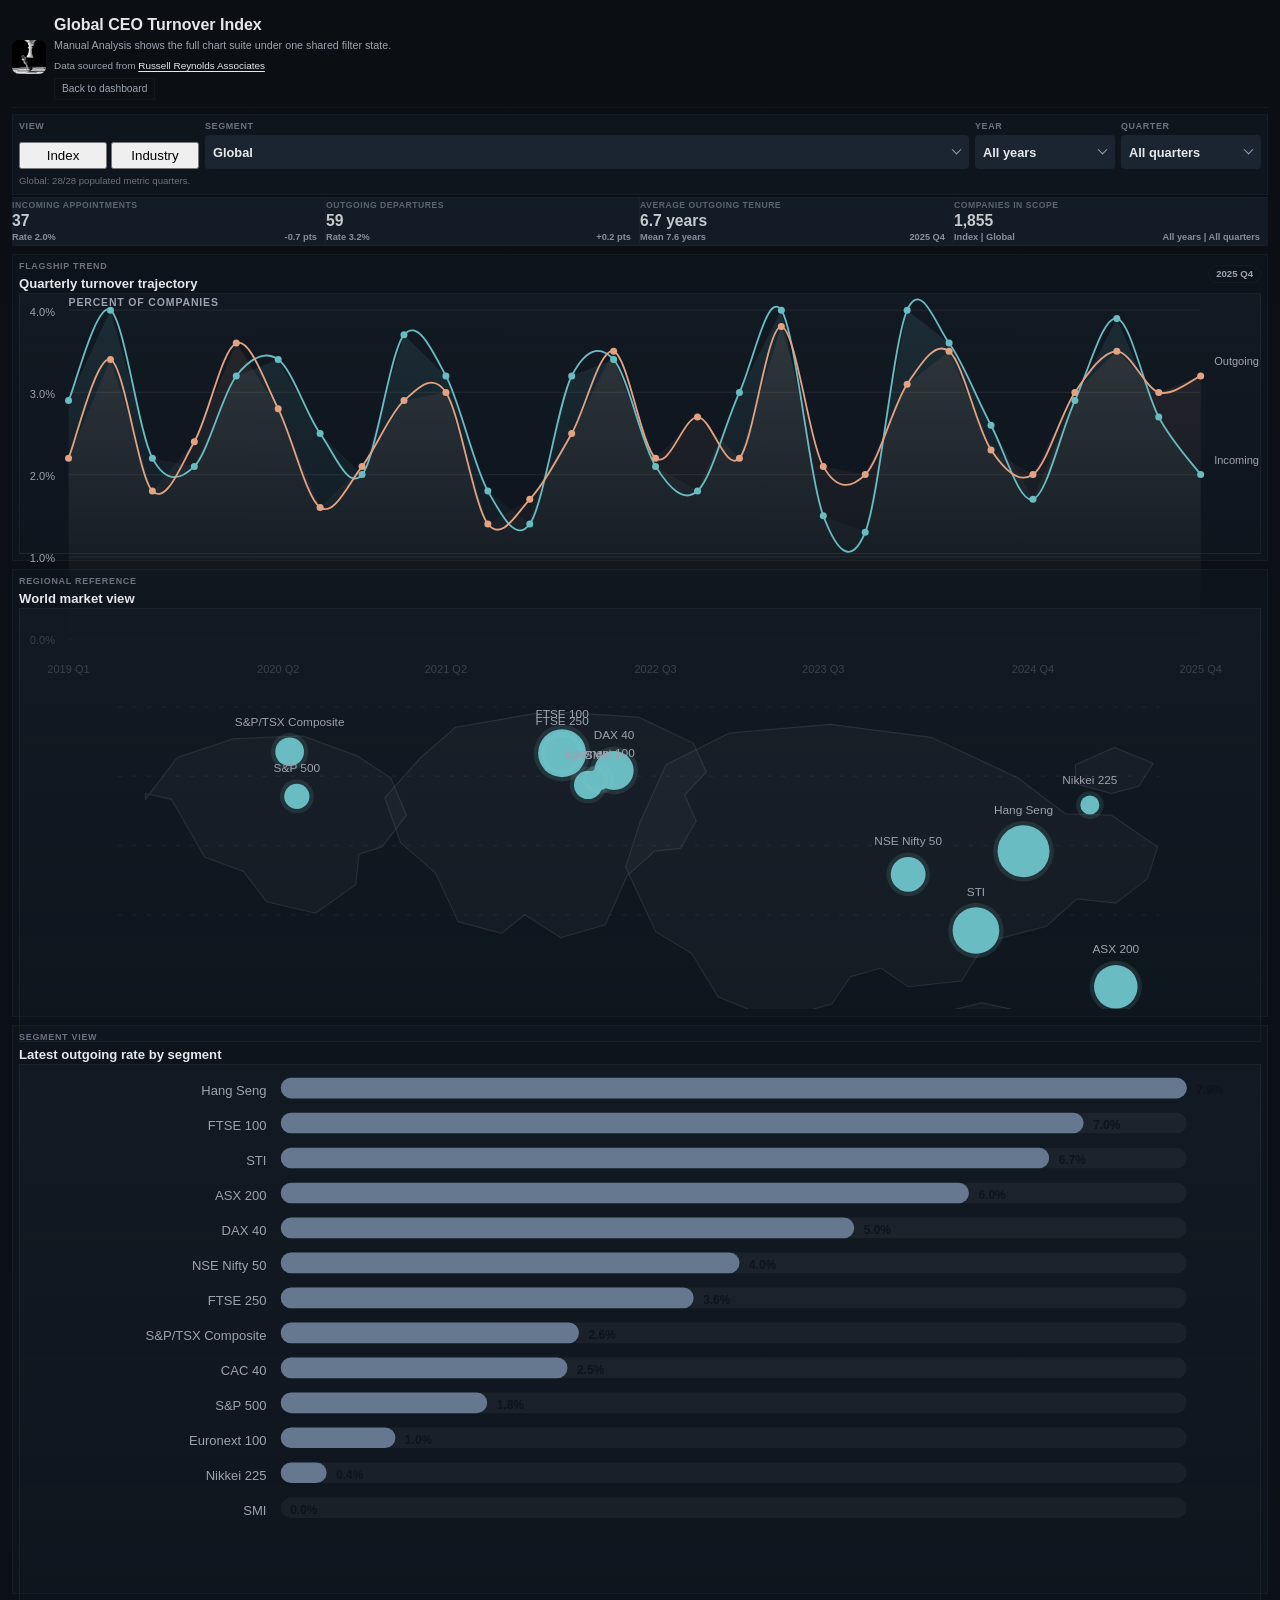
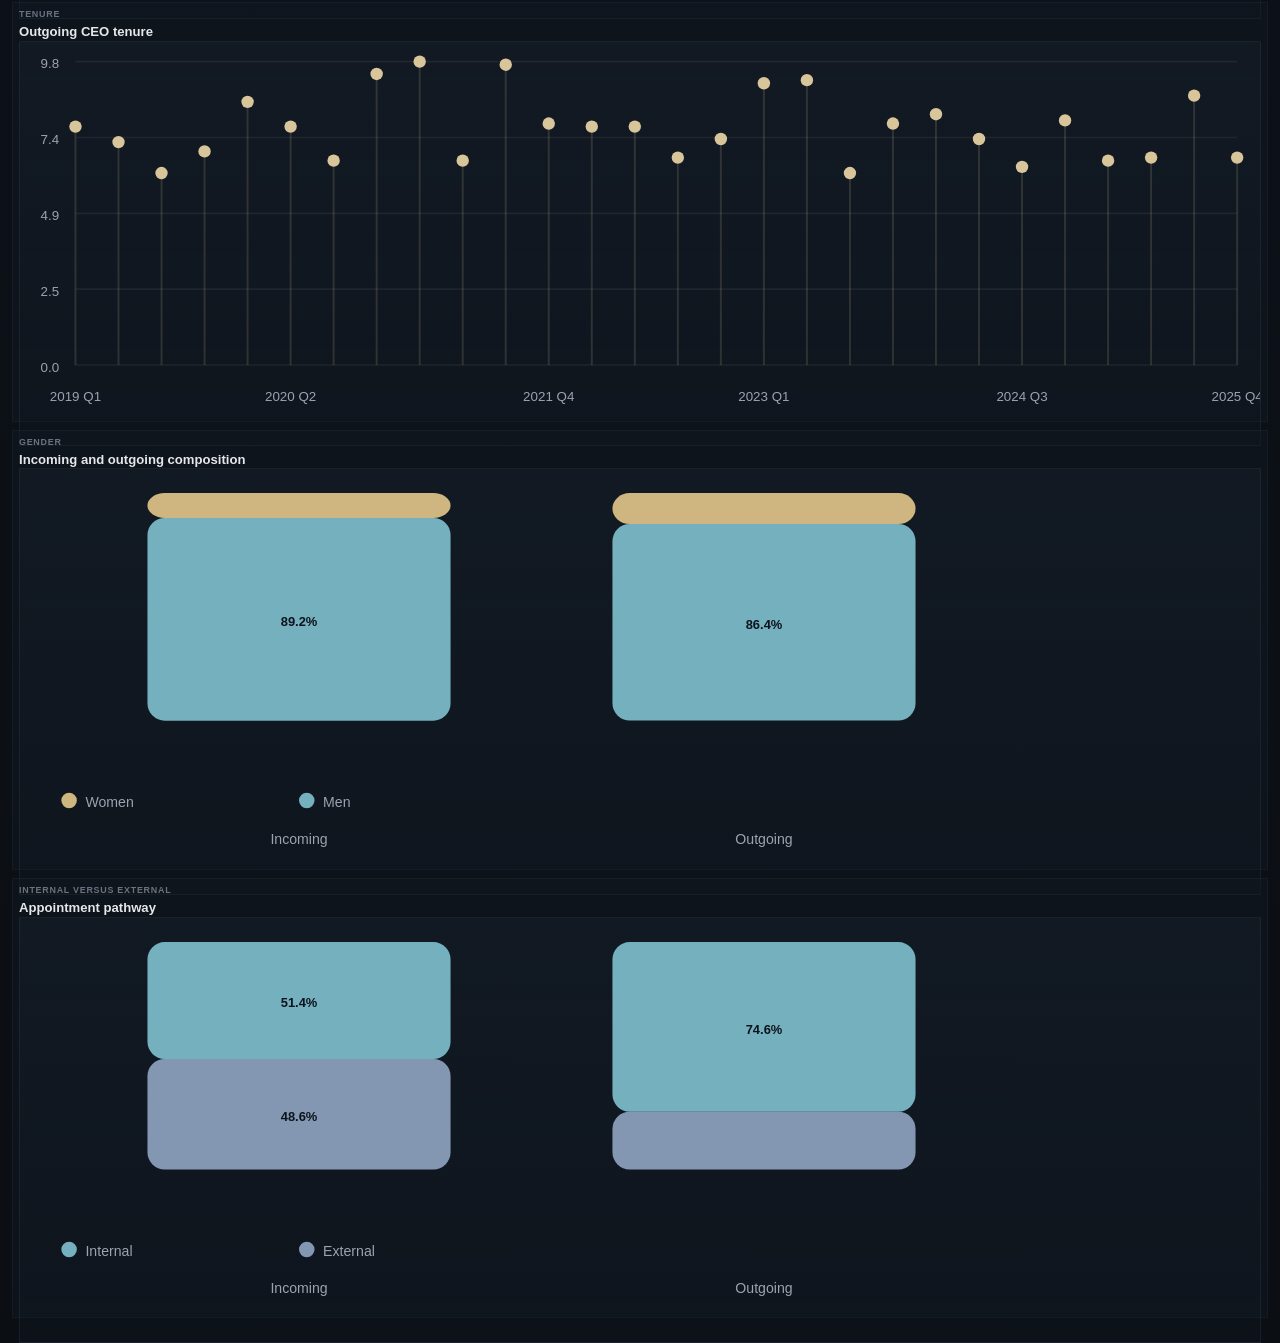
==== manual-analysis.html @ ecbd1056 "Initial project commit" ====
<!DOCTYPE html>
<html lang="en">
  <head>
    <meta charset="UTF-8" />
    <meta name="viewport" content="width=device-width, initial-scale=1.0" />
    <title>Manual Analysis | Global CEO Turnover Index</title>
    <link rel="stylesheet" href="./styles.css" />
  </head>
  <body class="app-shell manual-page">
    <div class="page">
      <section class="hero-shell hero-manual">
        <div class="hero-image"></div>

        <div class="hero-top">
          <div class="intro-panel">
            <div class="brand-cluster">
              <div class="logo-tile">
                <img src="./Design/Logo inspiration.jpg" alt="" />
              </div>
              <div class="title-block">
                <h1>Global CEO Turnover Index</h1>
                <p class="intro-copy">
                  Manual Analysis shows the full chart suite under one shared filter state.
                </p>
                <p class="source-line">
                  Data sourced from
                  <a href="https://www.russellreynolds.com/en/insights/reports-surveys/global-ceo-turnover-index" target="_blank" rel="noreferrer">Russell Reynolds Associates</a>
                </p>
                <div class="manual-links">
                  <a href="./index.html">Back to dashboard</a>
                </div>
              </div>
            </div>
          </div>
        </div>
      </section>

      <section class="control-rail">
        <div class="control-rail-inner">
          <div class="filter-panel">
            <div class="filter-grid">
              <div class="filter-field">
                <label for="scope-toggle">View</label>
                <div class="toggle-shell" id="scope-toggle">
                  <button class="active" data-scope="index">Index</button>
                  <button data-scope="industry">Industry</button>
                </div>
              </div>

              <div class="filter-field">
                <label for="segment-select">Segment</label>
                <div class="select-shell">
                  <select id="segment-select"></select>
                </div>
              </div>

              <div class="filter-field">
                <label for="year-select">Year</label>
                <div class="select-shell">
                  <select id="year-select"></select>
                </div>
              </div>

              <div class="filter-field">
                <label for="quarter-select">Quarter</label>
                <div class="select-shell">
                  <select id="quarter-select">
                    <option value="All">All quarters</option>
                    <option value="1">Q1</option>
                    <option value="2">Q2</option>
                    <option value="3">Q3</option>
                    <option value="4">Q4</option>
                  </select>
                </div>
              </div>
            </div>
            <p class="coverage-line" id="coverage-note">Loading coverage note</p>
          </div>
        </div>
      </section>

      <section class="kpi-strip" id="kpi-strip"></section>

      <main class="manual-grid">
        <section class="chart-card chart-card-wide">
          <div class="chart-shell-head">
            <div>
              <p class="panel-kicker">Flagship trend</p>
              <h2>Quarterly turnover trajectory</h2>
            </div>
            <div class="chart-meta">
              <span class="meta-pill" id="latest-quarter-pill">Loading latest quarter</span>
            </div>
          </div>
          <div class="chart-stage chart-stage-large" id="flagship-chart"></div>
        </section>

        <section class="chart-card">
          <div class="chart-shell-head">
            <div>
              <p class="panel-kicker">Regional reference</p>
              <h2>World market view</h2>
            </div>
          </div>
          <div class="chart-stage" id="regional-chart"></div>
        </section>

        <section class="chart-card">
          <div class="chart-shell-head">
            <div>
              <p class="panel-kicker">Segment view</p>
              <h2>Latest outgoing rate by segment</h2>
            </div>
          </div>
          <div class="chart-stage" id="segment-chart"></div>
        </section>

        <section class="chart-card">
          <div class="chart-shell-head">
            <div>
              <p class="panel-kicker">Tenure</p>
              <h2>Outgoing CEO tenure</h2>
            </div>
          </div>
          <div class="chart-stage" id="tenure-chart"></div>
        </section>

        <section class="chart-card">
          <div class="chart-shell-head">
            <div>
              <p class="panel-kicker">Gender</p>
              <h2>Incoming and outgoing composition</h2>
            </div>
          </div>
          <div class="chart-stage" id="gender-chart"></div>
        </section>

        <section class="chart-card">
          <div class="chart-shell-head">
            <div>
              <p class="panel-kicker">Internal versus external</p>
              <h2>Appointment pathway</h2>
            </div>
          </div>
          <div class="chart-stage" id="appointment-chart"></div>
        </section>
      </main>
    </div>

    <div class="tooltip" id="tooltip" hidden></div>
    <script type="module" src="./manual-analysis.js"></script>
  </body>
</html>
---- styles.css ----
:root {
  --bg: #0b0f14;
  --bg-2: #0c1117;
  --surface: #111827;
  --surface-2: #101922;
  --line: rgba(255, 255, 255, 0.06);
  --line-soft: rgba(255, 255, 255, 0.035);
  --text: #e5e7eb;
  --secondary: #9ca3af;
  --muted: #6b7280;
  --incoming: #69bcc2;
  --outgoing: #e3a383;
  --focus: #1a2634;
  --font-stack: Calibri, Candara, "Segoe UI", Arial, sans-serif;
}

* {
  box-sizing: border-box;
}

html,
body {
  margin: 0;
  color: var(--text);
  font-family: var(--font-stack);
  line-height: 1.34;
  background: linear-gradient(180deg, var(--bg) 0%, var(--bg-2) 48%, var(--bg) 100%);
}

.app-shell {
  padding: 0;
}

.page {
  width: min(1720px, calc(100vw - 8px));
  margin: 0 auto;
  padding: 0 6px;
}

.home-page {
  min-height: 100vh;
  overflow: hidden;
}

.yahoo-shell {
  height: 100vh;
  display: grid;
  grid-template-rows: auto auto minmax(0, 1fr);
  border-left: 1px solid var(--line-soft);
  border-right: 1px solid var(--line-soft);
}

.brand-header {
  position: relative;
  padding: 14px 14px 8px;
  display: grid;
  gap: 9px;
  border-bottom: 1px solid var(--line-soft);
  overflow: hidden;
}

.brand-header::before {
  content: "";
  position: absolute;
  inset: 0;
  background:
    linear-gradient(180deg, rgba(10, 15, 21, 0.72) 0%, rgba(10, 15, 21, 0.82) 55%, rgba(10, 15, 21, 0.9) 100%),
    url("./Design/Baner.jpg") center center / cover no-repeat;
  pointer-events: none;
}

.brand-header > * {
  position: relative;
  z-index: 1;
}

.brand-header-top {
  display: flex;
  align-items: center;
  gap: 11px;
}

.brand-logo {
  width: 52px;
  height: 52px;
  border-radius: 9px;
  overflow: hidden;
}

.brand-logo img {
  width: 100%;
  height: 100%;
  object-fit: cover;
  filter: grayscale(0.95) contrast(1.06) brightness(0.95);
}

.brand-title {
  margin: 0;
  font-size: clamp(1.65rem, 2.7vw, 2.2rem);
  line-height: 1.05;
  font-weight: 800;
  letter-spacing: 0.01em;
  font-family: Inter, "SF Pro Text", "Segoe UI", "Helvetica Neue", Calibri, sans-serif;
}

.brand-intro {
  margin: 0;
  font-size: 0.82rem;
  color: var(--secondary);
  line-height: 1.42;
  max-width: 980px;
}

.brand-source {
  margin: 0;
  font-size: 0.72rem;
  color: var(--secondary);
}

.brand-source a {
  color: var(--text);
  text-decoration: underline;
  text-underline-offset: 2px;
}

.home-middle {
  display: flex;
  flex-direction: column;
  gap: 4px;
  padding: 8px 14px 8px;
  min-height: 0;
}

.filter-strip {
  position: sticky;
  top: 0;
  z-index: 18;
  background: #141a22;
  padding: 5px 0 3px;
  box-shadow: inset 0 1px 0 rgba(255, 255, 255, 0.028);
}

.mode-strip {
  background: #141a22;
  padding: 0;
}

.toolbar-row {
  display: grid;
  grid-template-columns: repeat(4, minmax(0, 1fr));
  gap: 6px;
  align-items: center;
  padding: 0 8px;
}

.toolbar-cluster {
  display: grid;
  grid-template-rows: auto auto;
  gap: 3px;
  min-width: 0;
}

.toolbar-cluster label {
  font-size: 0.66rem;
  text-transform: uppercase;
  letter-spacing: 0.06em;
  color: var(--muted);
  font-weight: 700;
}

.toolbar-toggle {
  display: grid;
  grid-template-columns: repeat(2, minmax(0, 1fr));
  gap: 6px;
  align-items: center;
}

.toolbar-toggle button,
.view-tabs-row button,
.nav-link-button {
  appearance: none;
  border: 0;
  border-radius: 0;
  background: transparent;
  color: var(--secondary);
  font: inherit;
  font-size: 0.8rem;
  font-weight: 700;
  padding: 0 6px;
  height: 34px;
  line-height: 1;
  cursor: pointer;
  text-decoration: none;
  transition: background 150ms ease, color 150ms ease, border-color 150ms ease;
}

.toolbar-toggle button.active,
.toolbar-toggle button:hover,
.nav-link-button:hover {
  color: var(--text);
  background: rgba(255, 255, 255, 0.045);
}

.select-shell {
  position: relative;
  min-width: 0;
  width: 100%;
}

.select-shell::after {
  content: "";
  position: absolute;
  right: 9px;
  top: 48%;
  width: 6px;
  height: 6px;
  border-right: 1px solid var(--secondary);
  border-bottom: 1px solid var(--secondary);
  transform: translateY(-70%) rotate(45deg);
  pointer-events: none;
}

select {
  appearance: none;
  width: 100%;
  border: 0;
  border-radius: 4px;
  background: #1b2431;
  color: var(--text);
  font: inherit;
  font-size: 0.8rem;
  font-weight: 700;
  padding: 0 26px 0 8px;
  height: 34px;
  outline: none;
}

.home-page select {
  font-size: 0.8rem;
}

option {
  color: #111827;
}

.view-tabs-row {
  display: grid;
  grid-template-columns: repeat(7, minmax(0, 1fr));
  gap: 6px;
  align-items: center;
  padding: 0 8px 1px;
}

.view-tabs-row button,
.view-tabs-row .nav-link-button {
  background: transparent;
  border: 0;
  border-radius: 0;
  padding: 0 4px 2px;
  height: 26px;
  font-size: 0.78rem;
  color: var(--secondary);
  border-bottom: 1px solid transparent;
  text-align: center;
}

.view-tabs-row button:hover,
.view-tabs-row .nav-link-button:hover {
  background: rgba(255, 255, 255, 0.02);
  color: var(--text);
  border-bottom-color: rgba(255, 255, 255, 0.14);
}

.view-tabs-row button.active {
  color: var(--text);
  border-bottom-color: rgba(229, 231, 235, 0.62);
}

.info-strip {
  display: grid;
  gap: 0;
  min-height: 0;
  border-top: 1px solid rgba(255, 255, 255, 0.018);
  padding-top: 2px;
}

.instrument-head {
  padding: 0;
}

.small-label {
  margin: 0 0 2px;
  font-size: 0.68rem;
  color: var(--muted);
  text-transform: uppercase;
  letter-spacing: 0.08em;
  font-weight: 700;
}

.instrument-title {
  margin: 0;
  font-size: 1.26rem;
  font-weight: 700;
  line-height: 1.18;
}

.price-row {
  margin-top: 4px;
  display: inline-flex;
  align-items: baseline;
  gap: 9px;
  flex-wrap: wrap;
}

.price-value {
  font-size: 1.76rem;
  line-height: 1;
  font-weight: 700;
  letter-spacing: -0.01em;
}

.price-change {
  font-size: 0.74rem;
  color: var(--secondary);
  font-weight: 700;
  line-height: 1.35;
}

.price-change.up {
  color: var(--incoming);
}

.price-change.down {
  color: var(--outgoing);
}

.source-line {
  margin: 6px 0 0;
  font-size: 0.62rem;
  color: var(--secondary);
  line-height: 1.38;
}

.source-line a {
  color: var(--text);
  text-decoration: underline;
  text-underline-offset: 2px;
}

.meta-pill {
  display: inline-flex;
  align-items: center;
  padding: 2px 7px;
  border-radius: 999px;
  border: 1px solid var(--line-soft);
  color: var(--secondary);
  font-size: 0.6rem;
  font-weight: 700;
  line-height: 1.2;
}

.kpi-strip {
  display: grid;
  grid-template-columns: repeat(4, minmax(0, 1fr));
  border-top: 1px solid var(--line-soft);
  border-bottom: 1px solid var(--line-soft);
  margin-top: 2px;
  background: #151e29;
  border-top-color: rgba(255, 255, 255, 0.032);
  border-bottom-color: rgba(255, 255, 255, 0.032);
  opacity: 0.86;
}

.kpi-item {
  padding: 2px 8px 2px 0;
  border-right: 1px solid var(--line-soft);
}

.kpi-item:last-child {
  border-right: 0;
}

.kpi-label {
  font-size: 0.54rem;
  color: var(--muted);
  text-transform: uppercase;
  letter-spacing: 0.06em;
  font-weight: 700;
  margin-bottom: 2px;
}

.kpi-value {
  margin: 0 0 2px;
  font-size: 0.98rem;
  line-height: 1;
  font-weight: 700;
}

.kpi-foot {
  display: flex;
  justify-content: space-between;
  gap: 6px;
  color: var(--secondary);
  font-size: 0.58rem;
  font-weight: 700;
  line-height: 1.35;
}

.coverage-line {
  margin: 0;
  font-size: 0.6rem;
  color: var(--muted);
  line-height: 1.4;
}

.selector-row {
  margin-top: 6px;
  display: flex;
  align-items: center;
  gap: 6px;
  overflow-x: auto;
  white-space: nowrap;
  scrollbar-width: none;
  border-bottom: 1px solid var(--line-soft);
  padding: 0 0 2px;
}

.selector-row::-webkit-scrollbar {
  display: none;
}

.selector-item {
  appearance: none;
  border: 0;
  background: transparent;
  color: var(--secondary);
  font: inherit;
  font-size: 0.74rem;
  font-weight: 700;
  line-height: 1;
  padding: 0;
  border-bottom: 1px solid transparent;
  cursor: pointer;
}

.selector-item:hover {
  color: var(--text);
}

.selector-item.active {
  color: var(--text);
  border-bottom-color: rgba(229, 231, 235, 0.62);
}

.viz-row {
  display: grid;
  grid-template-columns: minmax(0, 3.2fr) minmax(250px, 1fr);
  gap: 12px;
  align-items: start;
  min-height: 0;
  margin-top: 2px;
}

.support-strip {
  display: grid;
  gap: 2px;
  margin-top: 2px;
}

.chart-stage {
  border: 1px solid rgba(255, 255, 255, 0.05);
  background: linear-gradient(180deg, rgba(21, 30, 42, 0.54) 0%, rgba(16, 24, 35, 0.32) 100%);
  min-height: 220px;
  height: 100%;
  padding-top: 0;
}

.chart-stage-large {
  min-height: 0;
  height: min(29vh, 276px);
  margin-top: 0;
}

.chart-svg {
  width: 100%;
  height: auto;
  display: block;
}

.terminal-right {
  min-height: 0;
  border-left: 1px solid var(--line-soft);
  padding-left: 9px;
  display: grid;
  grid-template-rows: auto auto minmax(0, 1fr);
  gap: 6px;
  align-content: stretch;
  padding-top: 0;
  background: linear-gradient(180deg, rgba(22, 31, 43, 0.2) 0%, rgba(12, 17, 23, 0.12) 100%);
  align-self: start;
}

.rail-search {
  display: grid;
  gap: 3px;
}

.rail-search-label {
  font-size: 0.56rem;
  color: var(--muted);
  text-transform: uppercase;
  letter-spacing: 0.08em;
  font-weight: 700;
}

.rail-search-box {
  border: 1px solid rgba(255, 255, 255, 0.05);
  background: rgba(24, 34, 48, 0.55);
  padding: 5px 8px;
  color: var(--secondary);
  font-size: 0.67rem;
}

.rail-panel {
  border-top: 1px solid var(--line-soft);
  padding-top: 5px;
}

.rail-head {
  margin: 0 0 4px;
  font-size: 0.68rem;
  color: var(--muted);
  font-weight: 700;
  letter-spacing: 0.08em;
  text-transform: uppercase;
}

.trending-list {
  display: grid;
}

.trend-item {
  display: grid;
  grid-template-columns: 1fr auto;
  align-items: center;
  padding: 3px 0;
  border-bottom: 1px solid var(--line-soft);
}

.trend-item:last-child {
  border-bottom: 0;
}

.trend-name {
  font-size: 0.72rem;
  color: var(--text);
}

.trend-rate {
  font-size: 0.72rem;
  color: var(--secondary);
  font-weight: 700;
}

.trend-empty {
  margin: 2px 0 0;
  color: var(--secondary);
  font-size: 0.64rem;
}

.analysis-subhed {
  margin: 0 0 4px;
  font-size: 0.67rem;
  color: var(--muted);
  font-style: italic;
}

.analysis-body {
  margin: 0;
  font-size: 0.71rem;
  color: var(--secondary);
  line-height: 1.36;
  white-space: pre-wrap;
  max-height: 100%;
  overflow: auto;
}

.analysis-body p {
  margin: 0 0 4px;
}

.analysis-loading {
  color: var(--text);
  font-style: italic;
}

.tooltip {
  position: fixed;
  top: 0;
  left: 0;
  transform: translate(14px, 14px);
  max-width: 230px;
  padding: 7px 9px;
  border-radius: 6px;
  border: 1px solid var(--line);
  background: rgba(9, 14, 21, 0.98);
  color: var(--text);
  pointer-events: none;
  z-index: 80;
}

.tooltip strong {
  display: block;
  margin-bottom: 3px;
  font-size: 0.67rem;
}

.tooltip span {
  font-size: 0.63rem;
  color: var(--secondary);
  line-height: 1.25;
}

.axis-text,
.tick-text,
.value-text,
.legend-text,
.annotation-text {
  fill: var(--secondary);
  font-family: var(--font-stack);
}

.axis-text {
  font-size: 7.8px;
  text-transform: uppercase;
  letter-spacing: 0.08em;
  font-weight: 700;
}

.tick-text,
.legend-text,
.annotation-text {
  font-size: 8.2px;
}

.value-text {
  font-size: 7.5px;
  font-weight: 700;
  fill: #0d141d;
}

.grid-line {
  stroke: rgba(255, 255, 255, 0.06);
}

.chart-line {
  fill: none;
  stroke-width: 1.34;
  stroke-linecap: round;
  stroke-linejoin: round;
}

.map-continents path {
  fill: rgba(255, 255, 255, 0.028);
  stroke: rgba(255, 255, 255, 0.09);
  stroke-width: 0.8;
}

.map-grid line {
  stroke: rgba(255, 255, 255, 0.04);
  stroke-dasharray: 3 7;
}

.empty-panel {
  min-height: 150px;
  display: grid;
  place-items: center;
  color: var(--secondary);
  font-size: 0.69rem;
}

.manual-page {
  min-height: 100vh;
  overflow: auto;
}

.manual-page .page {
  padding: 8px 8px 14px;
}

.hero-shell {
  border-bottom: 1px solid var(--line-soft);
  padding: 6px 0 7px;
}

.hero-top {
  min-height: auto;
}

.brand-cluster {
  display: flex;
  gap: 8px;
  align-items: center;
}

.logo-tile {
  width: 34px;
  height: 34px;
  border-radius: 7px;
  overflow: hidden;
}

.logo-tile img {
  width: 100%;
  height: 100%;
  object-fit: cover;
  filter: grayscale(1) contrast(1.05) brightness(0.94);
}

.title-block h1 {
  margin: 0;
  font-size: 1rem;
}

.intro-copy {
  margin: 3px 0 0;
  font-size: 0.67rem;
  color: var(--secondary);
}

.manual-links {
  margin-top: 4px;
}

.manual-links a {
  display: inline-flex;
  text-decoration: none;
  border: 1px solid var(--line-soft);
  padding: 3px 7px;
  color: var(--secondary);
  font-size: 0.64rem;
}

.control-rail {
  margin-top: 6px;
}

.control-rail-inner {
  padding: 6px;
  border: 1px solid var(--line-soft);
  background: rgba(16, 25, 34, 0.68);
}

.filter-panel {
  display: grid;
  gap: 5px;
}

.filter-grid {
  display: grid;
  grid-template-columns: 180px 1fr 140px 140px;
  gap: 6px;
}

.filter-field {
  display: grid;
  gap: 2px;
}

.filter-field label {
  color: var(--muted);
  font-size: 0.56rem;
  letter-spacing: 0.07em;
  text-transform: uppercase;
  font-weight: 700;
}

.toggle-shell {
  display: grid;
  grid-template-columns: repeat(2, minmax(0, 1fr));
  gap: 4px;
}

.manual-grid {
  margin-top: 8px;
  display: grid;
  grid-template-columns: repeat(2, minmax(0, 1fr));
  gap: 8px;
}

.chart-card {
  border: 1px solid var(--line-soft);
  background: rgba(16, 25, 34, 0.45);
  padding: 6px;
}

.chart-card-wide {
  grid-column: 1 / -1;
}

.chart-shell-head {
  display: flex;
  justify-content: space-between;
  align-items: flex-start;
  gap: 8px;
}

.panel-kicker {
  margin: 0 0 2px;
  font-size: 0.56rem;
  color: var(--muted);
  text-transform: uppercase;
  letter-spacing: 0.08em;
  font-weight: 700;
}

.chart-shell-head h2 {
  margin: 0;
  font-size: 0.82rem;
}

@media (max-width: 1280px) {
  .home-page {
    overflow: auto;
  }

  .yahoo-shell {
    height: auto;
    min-height: 100vh;
    grid-template-rows: auto auto auto;
  }

  .toolbar-row {
    grid-template-columns: repeat(2, minmax(0, 1fr));
    row-gap: 6px;
  }

  .view-tabs-row {
    grid-template-columns: repeat(4, minmax(0, 1fr));
  }

  .viz-row {
    grid-template-columns: 1fr;
  }

  .terminal-right {
    border-left: 0;
    padding-left: 0;
    border-top: 1px solid var(--line-soft);
    padding-top: 6px;
  }

  .manual-grid {
    grid-template-columns: 1fr;
  }
}
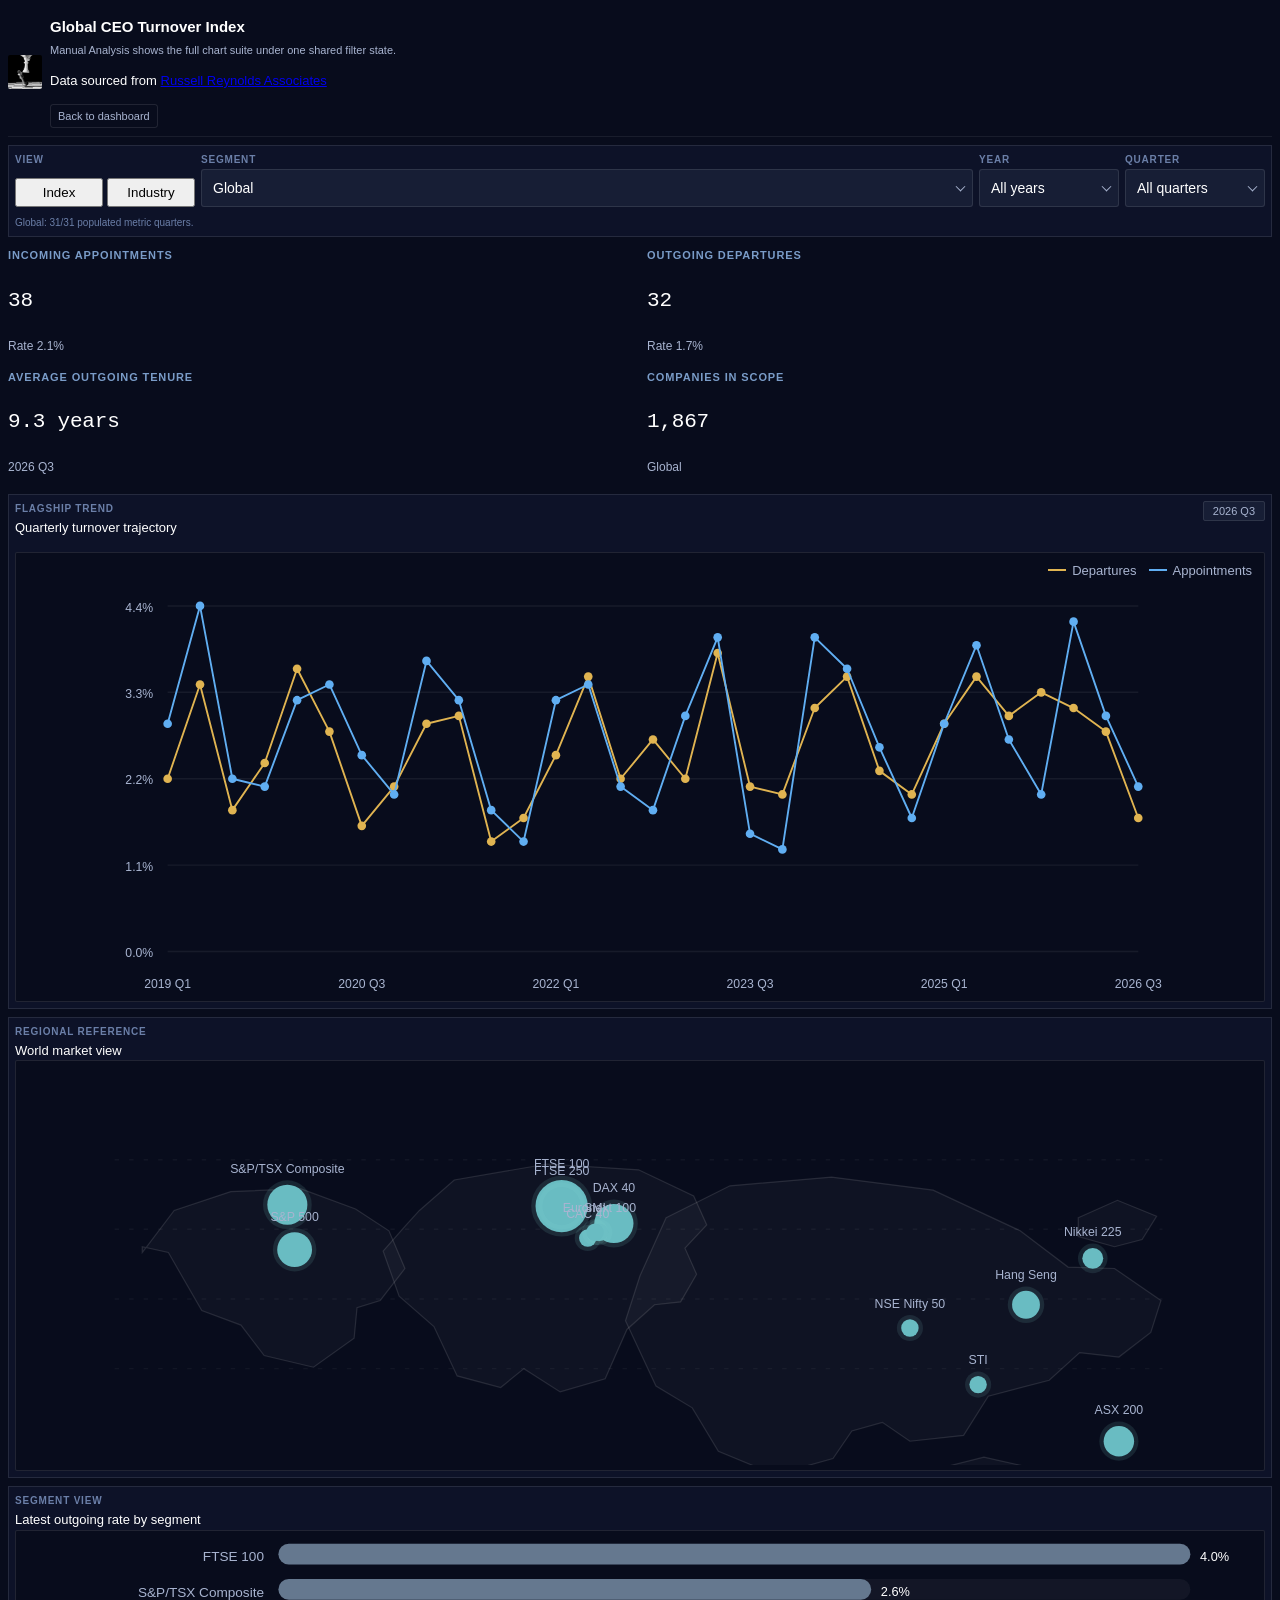
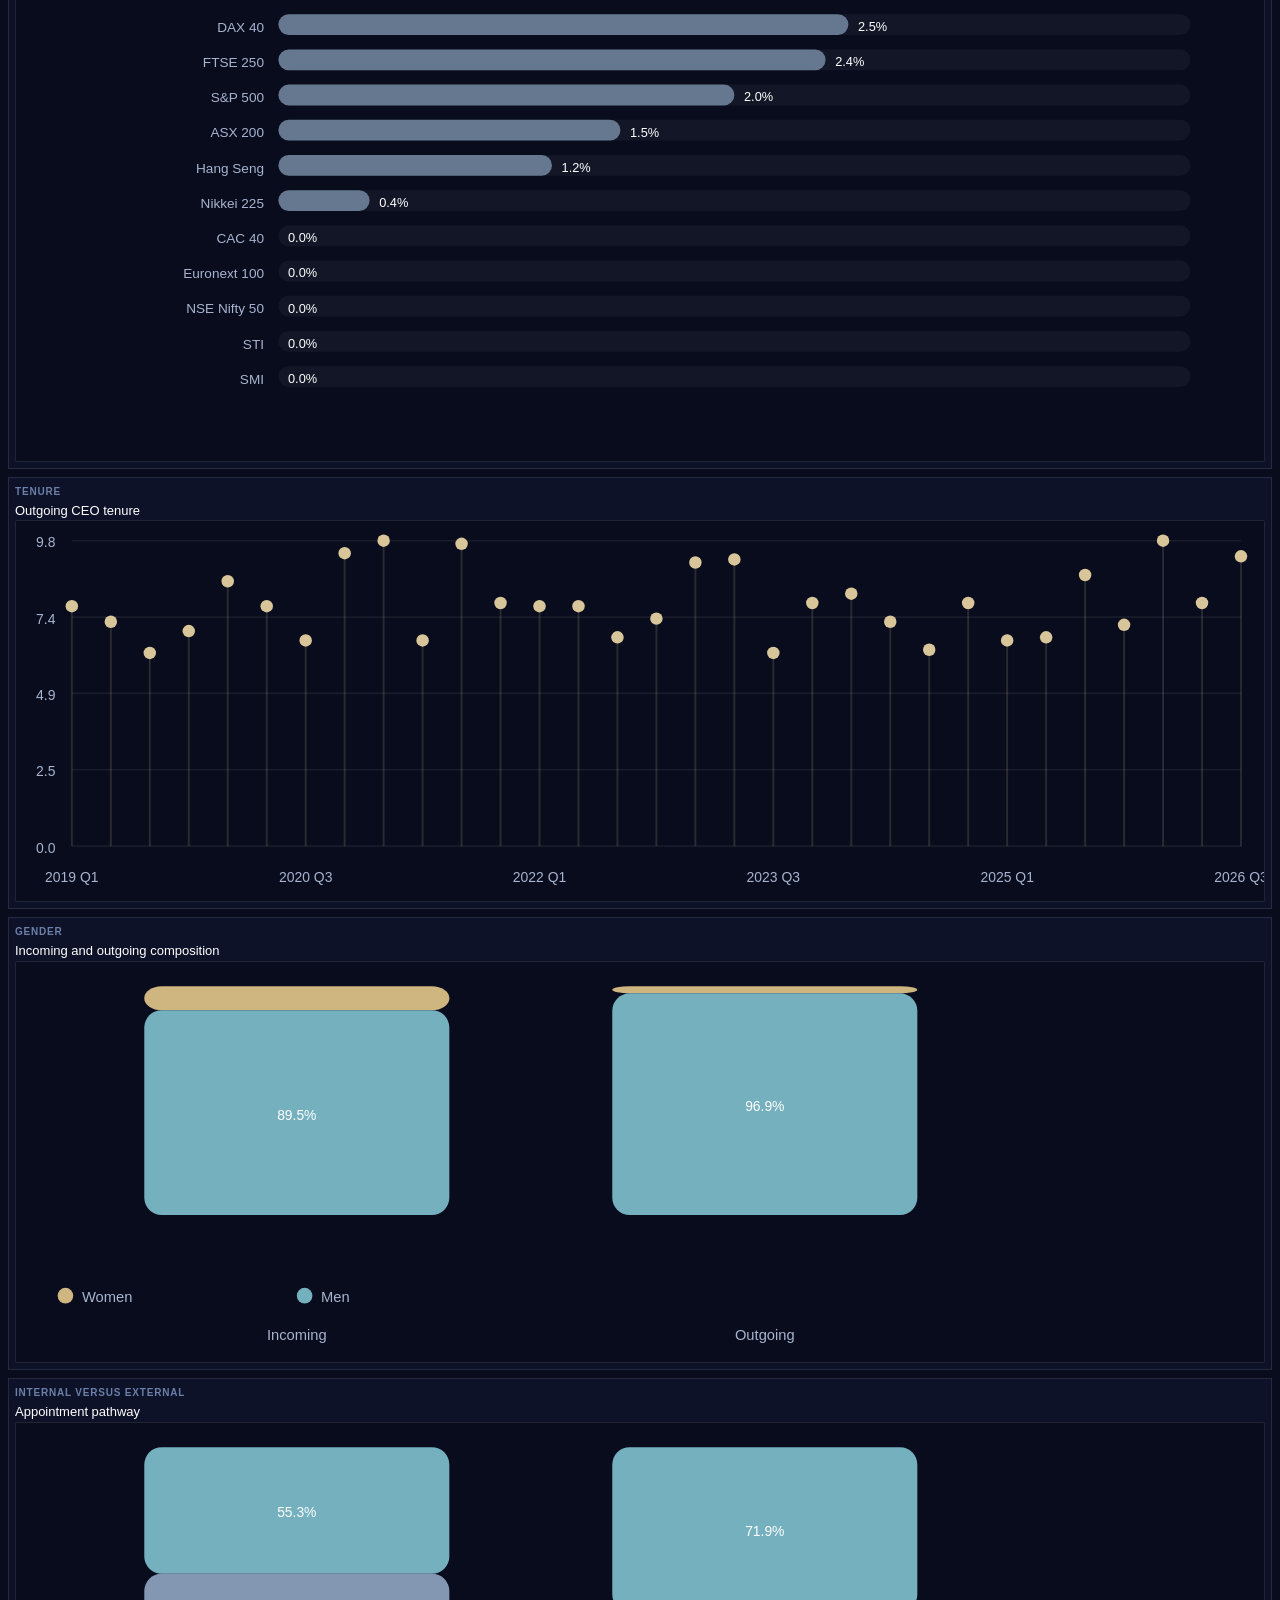
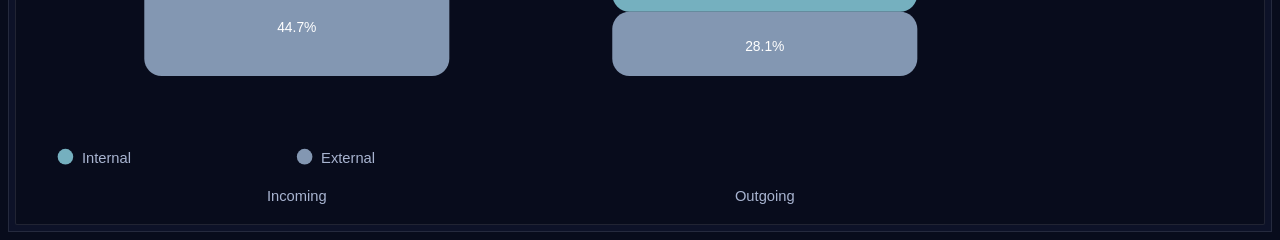
==== commit 7b915c8f: "Clarify turnover comparisons and put quarterly data first" ====
--- a/manual-analysis.html
+++ b/manual-analysis.html
@@ -4,7 +4,7 @@
     <meta charset="UTF-8" />
     <meta name="viewport" content="width=device-width, initial-scale=1.0" />
     <title>Manual Analysis | Global CEO Turnover Index</title>
-    <link rel="stylesheet" href="./styles.css" />
+    <link rel="stylesheet" href="./styles.css?v=turnover-dashboard-2026-11" />
   </head>
   <body class="app-shell manual-page">
     <div class="page">
@@ -148,6 +148,6 @@
     </div>
 
     <div class="tooltip" id="tooltip" hidden></div>
-    <script type="module" src="./manual-analysis.js"></script>
+    <script type="module" src="./manual-analysis.js?v=turnover-dashboard-2026-11"></script>
   </body>
 </html>
--- a/styles.css
+++ b/styles.css
@@ -1,17 +1,33 @@
 :root {
-  --bg: #0b0f14;
-  --bg-2: #0c1117;
-  --surface: #111827;
-  --surface-2: #101922;
-  --line: rgba(255, 255, 255, 0.06);
-  --line-soft: rgba(255, 255, 255, 0.035);
-  --text: #e5e7eb;
-  --secondary: #9ca3af;
-  --muted: #6b7280;
-  --incoming: #69bcc2;
-  --outgoing: #e3a383;
-  --focus: #1a2634;
-  --font-stack: Calibri, Candara, "Segoe UI", Arial, sans-serif;
+  /* Surfaces — deep navy, not brown or charcoal */
+  --bg:               #080c1c;
+  --surface:          #0d1228;
+  --surface-2:        #111830;
+  --surface-offset:   #171e35;
+  --surface-dynamic:  #1e2840;
+  --divider:          oklch(1 0 0 / 0.07);
+  --border:           oklch(1 0 0 / 0.10);
+  --border-strong:    oklch(1 0 0 / 0.20);
+
+  /* Text — cool white on navy */
+  --text:             #ffffff;
+  --text-muted:       #a8b4d0;
+  --text-faint:       #6b7fa8;
+
+  /* Accent — warm amber/gold, creates contrast against cold navy */
+  --accent:           #d4a843;
+  --accent-hover:     #e8bc5a;
+  --accent-dim:       oklch(from #d4a843 l c h / 0.15);
+
+  /* Positive / Negative */
+  --positive:         #3dba7a;
+  --negative:         #e05c5c;
+
+  /* Chart colours (canvas only) */
+  --chart-1:          #4a9eda;   /* sky blue — primary line */
+  --chart-2:          #d4a843;   /* amber — secondary line */
+  --chart-3:          #7ecfb0;   /* seafoam */
+  --chart-4:          #8899bb;   /* muted blue-grey */
 }
 
 * {
@@ -21,577 +37,338 @@
 html,
 body {
   margin: 0;
+  padding: 0;
+}
+
+body {
+  font-family: "IBM Plex Sans", "Helvetica Neue", sans-serif;
+  font-size: 13px;
+  line-height: 1.5;
+  background: var(--bg);
   color: var(--text);
-  font-family: var(--font-stack);
-  line-height: 1.34;
-  background: linear-gradient(180deg, var(--bg) 0%, var(--bg-2) 48%, var(--bg) 100%);
+  -webkit-font-smoothing: antialiased;
+  -moz-osx-font-smoothing: grayscale;
+}
+
+/* All numbers everywhere — tabular, no ligatures */
+body {
+  font-variant-numeric: tabular-nums;
+  font-feature-settings: "tnum" 1;
 }
 
 .app-shell {
-  padding: 0;
+  min-height: 100vh;
+  overflow-y: auto;
+  overflow-x: hidden;
 }
 
 .page {
-  width: min(1720px, calc(100vw - 8px));
-  margin: 0 auto;
-  padding: 0 6px;
+  width: 100%;
+  margin: 0;
 }
 
 .home-page {
   min-height: 100vh;
-  overflow: hidden;
-}
-
-.yahoo-shell {
-  height: 100vh;
-  display: grid;
-  grid-template-rows: auto auto minmax(0, 1fr);
-  border-left: 1px solid var(--line-soft);
-  border-right: 1px solid var(--line-soft);
-}
-
-.brand-header {
-  position: relative;
-  padding: 14px 14px 8px;
-  display: grid;
-  gap: 9px;
-  border-bottom: 1px solid var(--line-soft);
-  overflow: hidden;
-}
-
-.brand-header::before {
-  content: "";
-  position: absolute;
-  inset: 0;
-  background:
-    linear-gradient(180deg, rgba(10, 15, 21, 0.72) 0%, rgba(10, 15, 21, 0.82) 55%, rgba(10, 15, 21, 0.9) 100%),
-    url("./Design/Baner.jpg") center center / cover no-repeat;
-  pointer-events: none;
-}
-
-.brand-header > * {
-  position: relative;
-  z-index: 1;
-}
-
-.brand-header-top {
-  display: flex;
-  align-items: center;
-  gap: 11px;
-}
-
-.brand-logo {
-  width: 52px;
-  height: 52px;
-  border-radius: 9px;
-  overflow: hidden;
-}
-
-.brand-logo img {
-  width: 100%;
-  height: 100%;
-  object-fit: cover;
-  filter: grayscale(0.95) contrast(1.06) brightness(0.95);
-}
-
-.brand-title {
-  margin: 0;
-  font-size: clamp(1.65rem, 2.7vw, 2.2rem);
-  line-height: 1.05;
-  font-weight: 800;
-  letter-spacing: 0.01em;
-  font-family: Inter, "SF Pro Text", "Segoe UI", "Helvetica Neue", Calibri, sans-serif;
-}
-
-.brand-intro {
-  margin: 0;
-  font-size: 0.82rem;
-  color: var(--secondary);
-  line-height: 1.42;
-  max-width: 980px;
-}
-
-.brand-source {
-  margin: 0;
-  font-size: 0.72rem;
-  color: var(--secondary);
-}
-
-.brand-source a {
-  color: var(--text);
-  text-decoration: underline;
-  text-underline-offset: 2px;
-}
-
-.home-middle {
+  overflow-y: auto;
+  overflow-x: hidden;
+}
+
+.yahoo-shell,
+[class*="yahoo-shell"],
+[class*="page-shell"] {
+  min-height: 100vh;
   display: flex;
   flex-direction: column;
-  gap: 4px;
-  padding: 8px 14px 8px;
-  min-height: 0;
-}
-
+  overflow-y: auto;
+  overflow-x: hidden;
+}
+
+/* Filter strip — zero-gap toolbar */
 .filter-strip {
   position: sticky;
   top: 0;
-  z-index: 18;
-  background: #141a22;
-  padding: 5px 0 3px;
-  box-shadow: inset 0 1px 0 rgba(255, 255, 255, 0.028);
-}
-
-.mode-strip {
-  background: #141a22;
-  padding: 0;
+  z-index: 14;
+  padding: 10px 14px;
+  border-bottom: 1px solid var(--divider);
+  background: var(--bg);
 }
 
 .toolbar-row {
   display: grid;
-  grid-template-columns: repeat(4, minmax(0, 1fr));
-  gap: 6px;
-  align-items: center;
-  padding: 0 8px;
+  grid-template-columns: minmax(180px, 1fr) minmax(280px, 1.5fr) minmax(180px, 1fr) minmax(180px, 1fr);
+  gap: 16px;
+  align-items: end;
 }
 
 .toolbar-cluster {
   display: grid;
-  grid-template-rows: auto auto;
   gap: 3px;
   min-width: 0;
 }
 
 .toolbar-cluster label {
-  font-size: 0.66rem;
+  font-size: 12px;
+  font-weight: 600;
+  letter-spacing: 0.08em;
   text-transform: uppercase;
-  letter-spacing: 0.06em;
-  color: var(--muted);
-  font-weight: 700;
+  color: var(--text-faint);
+  margin-bottom: 5px;
 }
 
 .toolbar-toggle {
-  display: grid;
-  grid-template-columns: repeat(2, minmax(0, 1fr));
+  display: flex;
+  align-items: center;
   gap: 6px;
-  align-items: center;
-}
-
-.toolbar-toggle button,
-.view-tabs-row button,
-.nav-link-button {
-  appearance: none;
-  border: 0;
-  border-radius: 0;
-  background: transparent;
-  color: var(--secondary);
-  font: inherit;
-  font-size: 0.8rem;
-  font-weight: 700;
-  padding: 0 6px;
-  height: 34px;
-  line-height: 1;
+}
+
+/* Scope toggle (Index / Industry) — flat underline tabs, not big blocks */
+.scope-toggle,
+.scope-btn,
+[class*="scope-toggle"],
+.toolbar-toggle button {
+  font-size: 14px;
+  font-weight: 400;
+  padding: 9px 14px;
+  color: var(--text-muted);
+  background: none;
+  border: none;
+  border-bottom: 2px solid transparent;
   cursor: pointer;
-  text-decoration: none;
-  transition: background 150ms ease, color 150ms ease, border-color 150ms ease;
-}
-
-.toolbar-toggle button.active,
-.toolbar-toggle button:hover,
-.nav-link-button:hover {
-  color: var(--text);
-  background: rgba(255, 255, 255, 0.045);
+}
+
+.scope-btn.active,
+[class*="scope-btn"].active,
+.scope-toggle .active,
+.toolbar-toggle button.active {
+  color: var(--accent);
+  border-bottom-color: var(--accent);
+  font-weight: 500;
 }
 
 .select-shell {
   position: relative;
   min-width: 0;
-  width: 100%;
 }
 
 .select-shell::after {
   content: "";
   position: absolute;
   right: 9px;
-  top: 48%;
+  top: 49%;
   width: 6px;
   height: 6px;
-  border-right: 1px solid var(--secondary);
-  border-bottom: 1px solid var(--secondary);
+  border-right: 1px solid var(--text-muted);
+  border-bottom: 1px solid var(--text-muted);
   transform: translateY(-70%) rotate(45deg);
   pointer-events: none;
 }
 
-select {
+/* Dropdowns — minimal, borderless */
+select,
+.filter-select,
+[class*="filter-select"] {
+  width: 100%;
+  font-family: "IBM Plex Sans", sans-serif;
+  font-size: 14px;
+  color: var(--text);
+  background: var(--surface-offset);
+  border: 1px solid var(--border);
+  border-radius: 3px;
+  padding: 7px 11px;
+  padding-right: 22px;
+  height: 38px;
   appearance: none;
+  -webkit-appearance: none;
+  cursor: pointer;
+}
+
+select:focus {
+  outline: 1px solid var(--accent);
+  border-color: var(--accent);
+}
+
+/* View tabs row */
+.mode-strip,
+.view-tabs-row,
+[class*="tabs-row"] {
+  display: flex;
+  border-bottom: 1px solid var(--divider);
+  background: var(--bg);
+  padding: 0;
+  border-top: none;
+}
+
+.view-tabs-row {
   width: 100%;
-  border: 0;
-  border-radius: 4px;
-  background: #1b2431;
-  color: var(--text);
-  font: inherit;
-  font-size: 0.8rem;
-  font-weight: 700;
-  padding: 0 26px 0 8px;
-  height: 34px;
-  outline: none;
-}
-
-.home-page select {
-  font-size: 0.8rem;
-}
-
-option {
-  color: #111827;
-}
-
-.view-tabs-row {
-  display: grid;
-  grid-template-columns: repeat(7, minmax(0, 1fr));
-  gap: 6px;
-  align-items: center;
-  padding: 0 8px 1px;
-}
-
+}
+
+/* Tab buttons — flat, no background */
+.tab-btn,
+.mode-btn,
+[class*="tab-btn"],
+[class*="tab-button"],
 .view-tabs-row button,
 .view-tabs-row .nav-link-button {
-  background: transparent;
-  border: 0;
+  flex: 1;
+  text-align: center;
+  font-size: 14px;
+  font-weight: 400;
+  color: var(--text-muted);
+  padding: 12px 0;
   border-radius: 0;
-  padding: 0 4px 2px;
-  height: 26px;
-  font-size: 0.78rem;
-  color: var(--secondary);
-  border-bottom: 1px solid transparent;
-  text-align: center;
-}
-
+  background: none;
+  border: none;
+  border-bottom: 2px solid transparent;
+  cursor: pointer;
+  white-space: nowrap;
+  transition: color 140ms ease, border-color 140ms ease;
+  text-decoration: none;
+}
+
+.tab-btn:hover,
+.mode-btn:hover,
 .view-tabs-row button:hover,
 .view-tabs-row .nav-link-button:hover {
-  background: rgba(255, 255, 255, 0.02);
   color: var(--text);
-  border-bottom-color: rgba(255, 255, 255, 0.14);
-}
-
-.view-tabs-row button.active {
-  color: var(--text);
-  border-bottom-color: rgba(229, 231, 235, 0.62);
-}
-
+}
+
+.tab-btn.active,
+.mode-btn.active,
+.tab-btn[aria-selected="true"],
+.view-tabs-row button.active,
+[class*="tab-btn"].active,
+[class*="tab-button"].active {
+  color: var(--accent);
+  border-bottom-color: var(--accent);
+  font-weight: 500;
+}
+
+/* Info strip — caption row above chart, not a section */
 .info-strip {
-  display: grid;
-  gap: 0;
+  padding: 14px 14px 10px 14px;
+  background: var(--bg);
+  position: relative;
+  z-index: 3;
+}
+
+/* Kicker label — category label above chart title */
+.small-label,
+.chart-kicker,
+[class*="small-label"],
+[class*="kicker"] {
+  margin: 0 0 2px;
+  font-size: 11px;
+  font-weight: 500;
+  letter-spacing: 0.09em;
+  text-transform: uppercase;
+  color: var(--accent);
+}
+
+/* Chart title — caption weight, not hero weight */
+.instrument-title,
+.chart-title,
+[class*="instrument-title"],
+[class*="chart-title"] {
+  margin: 0;
+  font-size: 15px;
+  font-weight: 500;
+  color: var(--text-muted);
+}
+
+/* Context pills — quarter/date context */
+.context-pill,
+[class*="context-pill"],
+[class*="latest-pill"],
+.meta-pill {
+  font-size: 11px;
+  padding: 3px 9px;
+  border-radius: 2px;
+  background: var(--surface-offset);
+  color: var(--text-muted);
+  border: 1px solid var(--border);
+  justify-self: end;
+}
+
+/* Main chart stage — keep border, remove any background gradient if one exists */
+.chart-stage,
+.chart-stage-large {
+  border: 1px solid var(--border);
+  background: var(--bg);
+  border-radius: 2px;
   min-height: 0;
-  border-top: 1px solid rgba(255, 255, 255, 0.018);
-  padding-top: 2px;
-}
-
-.instrument-head {
-  padding: 0;
-}
-
-.small-label {
-  margin: 0 0 2px;
-  font-size: 0.68rem;
-  color: var(--muted);
-  text-transform: uppercase;
-  letter-spacing: 0.08em;
-  font-weight: 700;
-}
-
-.instrument-title {
-  margin: 0;
-  font-size: 1.26rem;
-  font-weight: 700;
-  line-height: 1.18;
-}
-
-.price-row {
-  margin-top: 4px;
-  display: inline-flex;
-  align-items: baseline;
-  gap: 9px;
-  flex-wrap: wrap;
-}
-
-.price-value {
-  font-size: 1.76rem;
-  line-height: 1;
-  font-weight: 700;
-  letter-spacing: -0.01em;
-}
-
-.price-change {
-  font-size: 0.74rem;
-  color: var(--secondary);
-  font-weight: 700;
-  line-height: 1.35;
-}
-
-.price-change.up {
-  color: var(--incoming);
-}
-
-.price-change.down {
-  color: var(--outgoing);
-}
-
-.source-line {
-  margin: 6px 0 0;
-  font-size: 0.62rem;
-  color: var(--secondary);
-  line-height: 1.38;
-}
-
-.source-line a {
-  color: var(--text);
-  text-decoration: underline;
-  text-underline-offset: 2px;
-}
-
-.meta-pill {
-  display: inline-flex;
-  align-items: center;
-  padding: 2px 7px;
-  border-radius: 999px;
-  border: 1px solid var(--line-soft);
-  color: var(--secondary);
-  font-size: 0.6rem;
-  font-weight: 700;
-  line-height: 1.2;
-}
-
-.kpi-strip {
+  overflow: hidden;
+  position: relative;
+}
+
+.chart-stage-large {
+  height: clamp(380px, 50vh, 580px);
+  margin-top: 22px;
+}
+
+.chart-stage canvas,
+.chart-stage-large canvas {
+  height: 100% !important;
+  max-height: 100%;
+}
+
+/* Support strip — muted footnotes below chart */
+.support-strip {
+  padding: 6px 0;
+  border-top: 1px solid var(--divider);
+  background: var(--bg);
+}
+
+/* KPI strip — footnote level, not dashboard-card level */
+.kpi-strip,
+[class*="kpi-strip"] {
   display: grid;
   grid-template-columns: repeat(4, minmax(0, 1fr));
-  border-top: 1px solid var(--line-soft);
-  border-bottom: 1px solid var(--line-soft);
-  margin-top: 2px;
-  background: #151e29;
-  border-top-color: rgba(255, 255, 255, 0.032);
-  border-bottom-color: rgba(255, 255, 255, 0.032);
-  opacity: 0.86;
-}
-
-.kpi-item {
-  padding: 2px 8px 2px 0;
-  border-right: 1px solid var(--line-soft);
-}
-
-.kpi-item:last-child {
-  border-right: 0;
-}
-
-.kpi-label {
-  font-size: 0.54rem;
-  color: var(--muted);
-  text-transform: uppercase;
-  letter-spacing: 0.06em;
-  font-weight: 700;
-  margin-bottom: 2px;
-}
-
-.kpi-value {
-  margin: 0 0 2px;
-  font-size: 0.98rem;
-  line-height: 1;
-  font-weight: 700;
-}
-
-.kpi-foot {
-  display: flex;
-  justify-content: space-between;
-  gap: 6px;
-  color: var(--secondary);
-  font-size: 0.58rem;
-  font-weight: 700;
-  line-height: 1.35;
-}
-
-.coverage-line {
-  margin: 0;
-  font-size: 0.6rem;
-  color: var(--muted);
-  line-height: 1.4;
-}
-
-.selector-row {
-  margin-top: 6px;
-  display: flex;
-  align-items: center;
-  gap: 6px;
-  overflow-x: auto;
-  white-space: nowrap;
-  scrollbar-width: none;
-  border-bottom: 1px solid var(--line-soft);
-  padding: 0 0 2px;
-}
-
-.selector-row::-webkit-scrollbar {
-  display: none;
-}
-
-.selector-item {
-  appearance: none;
-  border: 0;
-  background: transparent;
-  color: var(--secondary);
-  font: inherit;
-  font-size: 0.74rem;
-  font-weight: 700;
-  line-height: 1;
-  padding: 0;
-  border-bottom: 1px solid transparent;
-  cursor: pointer;
-}
-
-.selector-item:hover {
-  color: var(--text);
-}
-
-.selector-item.active {
-  color: var(--text);
-  border-bottom-color: rgba(229, 231, 235, 0.62);
-}
-
-.viz-row {
-  display: grid;
-  grid-template-columns: minmax(0, 3.2fr) minmax(250px, 1fr);
-  gap: 12px;
-  align-items: start;
-  min-height: 0;
-  margin-top: 2px;
-}
-
-.support-strip {
-  display: grid;
-  gap: 2px;
-  margin-top: 2px;
-}
-
-.chart-stage {
-  border: 1px solid rgba(255, 255, 255, 0.05);
-  background: linear-gradient(180deg, rgba(21, 30, 42, 0.54) 0%, rgba(16, 24, 35, 0.32) 100%);
-  min-height: 220px;
-  height: 100%;
-  padding-top: 0;
-}
-
-.chart-stage-large {
-  min-height: 0;
-  height: min(29vh, 276px);
-  margin-top: 0;
-}
-
-.chart-svg {
+  gap: 22px;
+  padding: 10px 0;
   width: 100%;
-  height: auto;
-  display: block;
-}
-
-.terminal-right {
-  min-height: 0;
-  border-left: 1px solid var(--line-soft);
-  padding-left: 9px;
-  display: grid;
-  grid-template-rows: auto auto minmax(0, 1fr);
-  gap: 6px;
-  align-content: stretch;
-  padding-top: 0;
-  background: linear-gradient(180deg, rgba(22, 31, 43, 0.2) 0%, rgba(12, 17, 23, 0.12) 100%);
-  align-self: start;
-}
-
-.rail-search {
-  display: grid;
-  gap: 3px;
-}
-
-.rail-search-label {
-  font-size: 0.56rem;
-  color: var(--muted);
-  text-transform: uppercase;
-  letter-spacing: 0.08em;
-  font-weight: 700;
-}
-
-.rail-search-box {
-  border: 1px solid rgba(255, 255, 255, 0.05);
-  background: rgba(24, 34, 48, 0.55);
-  padding: 5px 8px;
-  color: var(--secondary);
-  font-size: 0.67rem;
-}
-
-.rail-panel {
-  border-top: 1px solid var(--line-soft);
-  padding-top: 5px;
-}
-
-.rail-head {
-  margin: 0 0 4px;
-  font-size: 0.68rem;
-  color: var(--muted);
-  font-weight: 700;
+}
+
+.kpi-item,
+[class*="kpi-item"] {
+  display: flex;
+  flex-direction: column;
+  gap: 4px;
+}
+
+.kpi-label,
+[class*="kpi-label"] {
+  font-size: 11px;
+  font-weight: 600;
   letter-spacing: 0.08em;
   text-transform: uppercase;
-}
-
-.trending-list {
-  display: grid;
-}
-
-.trend-item {
-  display: grid;
-  grid-template-columns: 1fr auto;
-  align-items: center;
-  padding: 3px 0;
-  border-bottom: 1px solid var(--line-soft);
-}
-
-.trend-item:last-child {
-  border-bottom: 0;
-}
-
-.trend-name {
-  font-size: 0.72rem;
+  color: #7a9cc8;
+}
+
+.kpi-value,
+[class*="kpi-value"] {
+  font-size: 21px;
+  font-weight: 500;
+  font-family: "IBM Plex Mono", monospace;
   color: var(--text);
-}
-
-.trend-rate {
-  font-size: 0.72rem;
-  color: var(--secondary);
-  font-weight: 700;
-}
-
-.trend-empty {
-  margin: 2px 0 0;
-  color: var(--secondary);
-  font-size: 0.64rem;
-}
-
-.analysis-subhed {
-  margin: 0 0 4px;
-  font-size: 0.67rem;
-  color: var(--muted);
-  font-style: italic;
-}
-
-.analysis-body {
-  margin: 0;
-  font-size: 0.71rem;
-  color: var(--secondary);
-  line-height: 1.36;
-  white-space: pre-wrap;
-  max-height: 100%;
-  overflow: auto;
-}
-
-.analysis-body p {
-  margin: 0 0 4px;
-}
-
-.analysis-loading {
-  color: var(--text);
-  font-style: italic;
+  letter-spacing: -0.01em;
+  line-height: 1.1;
+}
+
+.kpi-sub,
+[class*="kpi-sub"],
+.kpi-foot {
+  font-size: 12px;
+  color: var(--text-muted);
+  white-space: normal;
+  overflow-wrap: anywhere;
+}
+
+/* Coverage line */
+.coverage-line,
+[class*="coverage-line"] {
+  font-size: 10px;
+  color: var(--text-faint);
+  margin: 3px 0 0;
 }
 
 .tooltip {
@@ -599,11 +376,11 @@
   top: 0;
   left: 0;
   transform: translate(14px, 14px);
-  max-width: 230px;
+  max-width: 250px;
   padding: 7px 9px;
-  border-radius: 6px;
-  border: 1px solid var(--line);
-  background: rgba(9, 14, 21, 0.98);
+  border-radius: 3px;
+  border: 1px solid var(--border);
+  background: oklch(0.18 0 0 / 0.97);
   color: var(--text);
   pointer-events: none;
   z-index: 80;
@@ -612,13 +389,13 @@
 .tooltip strong {
   display: block;
   margin-bottom: 3px;
-  font-size: 0.67rem;
+  font-size: 11px;
 }
 
 .tooltip span {
-  font-size: 0.63rem;
-  color: var(--secondary);
-  line-height: 1.25;
+  font-size: 11px;
+  color: var(--text-muted);
+  line-height: 1.35;
 }
 
 .axis-text,
@@ -626,48 +403,177 @@
 .value-text,
 .legend-text,
 .annotation-text {
-  fill: var(--secondary);
-  font-family: var(--font-stack);
+  fill: var(--text-muted);
+  font-family: "IBM Plex Sans", "Helvetica Neue", sans-serif;
 }
 
 .axis-text {
-  font-size: 7.8px;
+  font-size: 8px;
   text-transform: uppercase;
   letter-spacing: 0.08em;
-  font-weight: 700;
+  font-weight: 500;
 }
 
 .tick-text,
 .legend-text,
 .annotation-text {
-  font-size: 8.2px;
+  font-size: 8.5px;
 }
 
 .value-text {
-  font-size: 7.5px;
-  font-weight: 700;
-  fill: #0d141d;
+  font-size: 8px;
+  font-weight: 500;
+  fill: var(--text);
 }
 
 .grid-line {
-  stroke: rgba(255, 255, 255, 0.06);
+  stroke: oklch(1 0 0 / 0.06);
 }
 
 .chart-line {
   fill: none;
-  stroke-width: 1.34;
+  stroke-width: 1.3;
   stroke-linecap: round;
   stroke-linejoin: round;
 }
 
+.donut-pair {
+  display: flex;
+  gap: 32px;
+  align-items: center;
+  justify-content: center;
+  height: 100%;
+  padding: 12px 24px;
+}
+
+.donut-item {
+  display: flex;
+  flex-direction: column;
+  align-items: center;
+  gap: 8px;
+  flex: 1;
+  max-width: 280px;
+}
+
+.donut-item canvas {
+  width: 100% !important;
+  max-width: 240px;
+  max-height: 240px;
+  aspect-ratio: 1 / 1;
+}
+
+.donut-label {
+  font-size: 12px;
+  font-weight: 500;
+  letter-spacing: 0.06em;
+  text-transform: uppercase;
+  color: var(--text-muted);
+}
+
+.map-viewport {
+  width: 100%;
+  height: 100%;
+  overflow: hidden;
+  cursor: grab;
+  position: relative;
+}
+
+.regional-leaflet-map {
+  width: 100%;
+  height: 100%;
+  min-height: 320px;
+  border-radius: 2px;
+}
+
+.regional-leaflet-map .leaflet-control-zoom a {
+  background: rgba(23, 30, 53, 0.92);
+  color: var(--text);
+  border-color: var(--border);
+}
+
+.regional-leaflet-map .leaflet-control-zoom a:hover {
+  background: rgba(30, 40, 64, 1);
+}
+
+.regional-leaflet-map .leaflet-control-attribution {
+  background: rgba(8, 12, 28, 0.72);
+  color: rgba(232, 234, 240, 0.65);
+}
+
+.regional-map-tooltip {
+  background: rgba(8, 12, 28, 0.96);
+  color: var(--text);
+  border: 1px solid var(--border);
+  border-radius: 4px;
+  padding: 6px 8px;
+  box-shadow: none;
+}
+
+.regional-map-popup {
+  font-family: "IBM Plex Sans", sans-serif;
+  font-size: 12px;
+  line-height: 1.45;
+  color: var(--text);
+}
+
+.map-viewport:active {
+  cursor: grabbing;
+}
+
+.map-viewport canvas {
+  transform-origin: center center;
+  transition: transform 0ms;
+  display: block;
+  width: 100% !important;
+  height: 100% !important;
+}
+
+.map-controls {
+  position: absolute;
+  bottom: 14px;
+  left: 14px;
+  z-index: 10;
+  display: flex;
+  flex-direction: column;
+  gap: 2px;
+}
+
+.map-ctrl-btn {
+  width: 26px;
+  height: 26px;
+  background: var(--surface-offset);
+  border: 1px solid var(--border);
+  border-radius: 2px;
+  color: var(--text-muted);
+  font-size: 14px;
+  font-weight: 500;
+  cursor: pointer;
+  display: flex;
+  align-items: center;
+  justify-content: center;
+  line-height: 1;
+  transition: color 120ms ease, background 120ms ease;
+  font-family: "IBM Plex Sans", sans-serif;
+}
+
+.map-ctrl-btn:hover {
+  background: var(--surface-dynamic);
+  color: var(--text);
+}
+
+.map-ctrl-reset {
+  font-size: 12px;
+  margin-top: 4px;
+}
+
 .map-continents path {
-  fill: rgba(255, 255, 255, 0.028);
-  stroke: rgba(255, 255, 255, 0.09);
+  fill: oklch(1 0 0 / 0.03);
+  stroke: oklch(1 0 0 / 0.11);
   stroke-width: 0.8;
 }
 
 .map-grid line {
-  stroke: rgba(255, 255, 255, 0.04);
+  stroke: oklch(1 0 0 / 0.04);
   stroke-dasharray: 3 7;
 }
 
@@ -675,22 +581,23 @@
   min-height: 150px;
   display: grid;
   place-items: center;
-  color: var(--secondary);
-  font-size: 0.69rem;
-}
-
+  color: var(--text-muted);
+  font-size: 12px;
+}
+
+/* Manual page */
 .manual-page {
   min-height: 100vh;
   overflow: auto;
 }
 
 .manual-page .page {
-  padding: 8px 8px 14px;
+  padding: 8px;
 }
 
 .hero-shell {
-  border-bottom: 1px solid var(--line-soft);
-  padding: 6px 0 7px;
+  border-bottom: 1px solid var(--divider);
+  padding: 8px 0;
 }
 
 .hero-top {
@@ -706,7 +613,7 @@
 .logo-tile {
   width: 34px;
   height: 34px;
-  border-radius: 7px;
+  border-radius: 2px;
   overflow: hidden;
 }
 
@@ -714,41 +621,48 @@
   width: 100%;
   height: 100%;
   object-fit: cover;
-  filter: grayscale(1) contrast(1.05) brightness(0.94);
+  filter: grayscale(1) contrast(1.04) brightness(0.95);
 }
 
 .title-block h1 {
   margin: 0;
-  font-size: 1rem;
+  font-size: 15px;
+  font-weight: 600;
 }
 
 .intro-copy {
   margin: 3px 0 0;
-  font-size: 0.67rem;
-  color: var(--secondary);
+  font-size: 11px;
+  color: var(--text-muted);
 }
 
 .manual-links {
-  margin-top: 4px;
+  margin-top: 6px;
 }
 
 .manual-links a {
   display: inline-flex;
   text-decoration: none;
-  border: 1px solid var(--line-soft);
+  border: 1px solid var(--border);
+  border-radius: 3px;
   padding: 3px 7px;
-  color: var(--secondary);
-  font-size: 0.64rem;
+  color: var(--text-muted);
+  font-size: 11px;
+}
+
+.manual-links a:hover {
+  color: var(--text);
+  border-color: var(--border-strong);
 }
 
 .control-rail {
-  margin-top: 6px;
+  margin-top: 8px;
 }
 
 .control-rail-inner {
   padding: 6px;
-  border: 1px solid var(--line-soft);
-  background: rgba(16, 25, 34, 0.68);
+  border: 1px solid var(--border);
+  background: var(--surface);
 }
 
 .filter-panel {
@@ -768,11 +682,11 @@
 }
 
 .filter-field label {
-  color: var(--muted);
-  font-size: 0.56rem;
-  letter-spacing: 0.07em;
+  color: var(--text-faint);
+  font-size: 10px;
+  letter-spacing: 0.08em;
   text-transform: uppercase;
-  font-weight: 700;
+  font-weight: 600;
 }
 
 .toggle-shell {
@@ -789,8 +703,8 @@
 }
 
 .chart-card {
-  border: 1px solid var(--line-soft);
-  background: rgba(16, 25, 34, 0.45);
+  border: 1px solid var(--border);
+  background: var(--surface);
   padding: 6px;
 }
 
@@ -807,16 +721,17 @@
 
 .panel-kicker {
   margin: 0 0 2px;
-  font-size: 0.56rem;
-  color: var(--muted);
+  font-size: 10px;
+  color: var(--text-faint);
   text-transform: uppercase;
   letter-spacing: 0.08em;
-  font-weight: 700;
+  font-weight: 600;
 }
 
 .chart-shell-head h2 {
   margin: 0;
-  font-size: 0.82rem;
+  font-size: 13px;
+  font-weight: 500;
 }
 
 @media (max-width: 1280px) {
@@ -827,30 +742,575 @@
   .yahoo-shell {
     height: auto;
     min-height: 100vh;
-    grid-template-rows: auto auto auto;
+    grid-template-rows: auto auto;
   }
 
   .toolbar-row {
     grid-template-columns: repeat(2, minmax(0, 1fr));
-    row-gap: 6px;
   }
 
   .view-tabs-row {
-    grid-template-columns: repeat(4, minmax(0, 1fr));
-  }
-
-  .viz-row {
-    grid-template-columns: 1fr;
-  }
-
-  .terminal-right {
-    border-left: 0;
-    padding-left: 0;
-    border-top: 1px solid var(--line-soft);
-    padding-top: 6px;
+    flex-wrap: wrap;
+  }
+
+  .kpi-strip {
+    grid-template-columns: repeat(2, minmax(0, 1fr));
+    gap: 14px;
   }
 
   .manual-grid {
     grid-template-columns: 1fr;
   }
-}
+
+}
+
+@media (max-height: 900px) {
+
+  .chart-stage-large {
+    margin-top: 14px;
+  }
+}
+
+@media (max-width: 1024px) {
+
+  .filter-strip {
+    padding: 8px 10px;
+  }
+
+  .toolbar-row {
+    grid-template-columns: 1fr 1fr;
+    gap: 10px;
+  }
+
+  .toolbar-cluster label {
+    font-size: 11px;
+    margin-bottom: 4px;
+  }
+
+  select,
+  .filter-select,
+  [class*="filter-select"] {
+    font-size: 13px;
+    height: 36px;
+    padding: 6px 10px;
+    padding-right: 22px;
+  }
+
+  .kpi-strip,
+  [class*="kpi-strip"] {
+    grid-template-columns: repeat(2, minmax(0, 1fr));
+    gap: 12px;
+    padding: 8px 0;
+  }
+
+  .kpi-value,
+  [class*="kpi-value"] {
+    font-size: 19px;
+  }
+
+  .chart-stage-large {
+    height: clamp(320px, 54vh, 520px);
+    margin-top: 10px;
+  }
+
+}
+
+@media (max-width: 768px) {
+
+  .filter-strip {
+    padding: 8px 8px 6px;
+  }
+
+  .toolbar-row {
+    grid-template-columns: 1fr;
+    gap: 8px;
+  }
+
+  .toolbar-toggle {
+    justify-content: space-between;
+  }
+
+  .toolbar-toggle button {
+    flex: 1;
+    text-align: center;
+  }
+
+  .mode-strip,
+  .view-tabs-row,
+  [class*="tabs-row"] {
+    overflow-x: auto;
+    -webkit-overflow-scrolling: touch;
+  }
+
+  .view-tabs-row {
+    min-width: 760px;
+  }
+
+  .view-tabs-row button,
+  .view-tabs-row .nav-link-button {
+    font-size: 13px;
+    padding: 10px 0;
+  }
+
+  .info-strip {
+    padding: 10px 10px 8px;
+  }
+
+  .instrument-title,
+  .chart-title,
+  [class*="instrument-title"],
+  [class*="chart-title"] {
+    font-size: 23px;
+  }
+
+  .kpi-strip,
+  [class*="kpi-strip"] {
+    grid-template-columns: 1fr;
+    gap: 10px;
+  }
+
+  .kpi-item,
+  [class*="kpi-item"] {
+    gap: 2px;
+    padding-bottom: 8px;
+    border-bottom: 1px solid var(--divider);
+  }
+
+  .kpi-item:last-child,
+  [class*="kpi-item"]:last-child {
+    border-bottom: none;
+    padding-bottom: 0;
+  }
+
+  .kpi-value,
+  [class*="kpi-value"] {
+    font-size: 21px;
+  }
+
+  .chart-stage-large {
+    height: clamp(300px, 52vh, 430px);
+    margin-top: 8px;
+  }
+
+  .regional-leaflet-map {
+    min-height: 280px;
+  }
+}
+
+@media (max-width: 420px) {
+
+  .kpi-value,
+  [class*="kpi-value"] {
+    font-size: 19px;
+  }
+}
+
+/* Turnover dashboard */
+.brand-header {
+  background:
+    linear-gradient(90deg, #0a1022 28%, rgba(10, 16, 34, 0.88) 55%, rgba(10, 16, 34, 0.38) 100%),
+    url("./chess-banner.jpg") right 36% / min(70%, 1080px) auto no-repeat,
+    #0a1022;
+  border-bottom: 1px solid var(--border);
+}
+
+.brand-header-content,
+.home-middle {
+  width: min(100%, 1520px);
+  margin-inline: auto;
+}
+
+.brand-header-content {
+  padding: 22px clamp(16px, 3vw, 40px) 24px;
+}
+
+.brand-header-row {
+  display: flex;
+  justify-content: space-between;
+  align-items: center;
+  gap: 12px;
+}
+
+.brand-title {
+  margin: 0;
+  font-size: clamp(16px, 1.6vw, 22px);
+  font-weight: 600;
+  letter-spacing: -0.01em;
+}
+
+.quarter-headline {
+  margin: 12px 0 9px;
+  max-width: 36ch;
+  font-size: clamp(24px, 2.9vw, 38px);
+  font-weight: 600;
+  line-height: 1.12;
+  letter-spacing: -0.035em;
+  text-wrap: balance;
+}
+
+.brand-source {
+  margin: 0;
+  color: var(--text-muted);
+}
+
+.brand-source a {
+  color: inherit;
+  text-underline-offset: 0.17em;
+}
+
+.about-btn,
+.about-dialog button,
+.benchmark-select summary {
+  padding: 7px 12px;
+  border: 1px solid var(--border-strong);
+  border-radius: 4px;
+  font: inherit;
+  font-weight: 500;
+  color: var(--text);
+  background: var(--surface-offset);
+  cursor: pointer;
+}
+
+.about-btn:hover,
+.about-dialog button:hover,
+.benchmark-select summary:hover,
+.benchmark-select[open] summary {
+  border-color: var(--accent);
+}
+
+.about-dialog {
+  width: min(480px, calc(100% - 32px));
+  padding: 24px;
+  border: 1px solid var(--border-strong);
+  border-radius: 6px;
+  background: var(--surface);
+  color: var(--text-muted);
+  font-size: 15px;
+}
+
+.about-dialog h2 {
+  margin: 0;
+  color: var(--text);
+  font-size: 20px;
+}
+
+.about-dialog form {
+  text-align: right;
+}
+
+.about-dialog::backdrop {
+  background: rgba(4, 8, 20, 0.76);
+}
+
+.home-page :is(button, summary, input):focus-visible {
+  outline: 2px solid var(--accent);
+  outline-offset: 2px;
+}
+
+.home-middle {
+  flex: 1;
+  padding: 0 clamp(16px, 3vw, 40px);
+}
+
+.home-middle .filter-strip {
+  position: relative;
+  padding: 12px 0;
+}
+
+.home-middle .toolbar-row {
+  grid-template-columns: auto minmax(0, 1.6fr) repeat(2, minmax(0, 1fr));
+  gap: 12px;
+}
+
+.home-middle .toolbar-cluster > label {
+  margin: 0;
+  color: var(--text-muted);
+}
+
+.home-middle .mode-strip,
+.home-middle .view-tabs-row {
+  overflow: visible;
+  min-width: 0;
+}
+
+.home-middle .view-tabs-row {
+  flex-wrap: nowrap;
+  border-bottom: 0;
+}
+
+.home-middle .view-tabs-row button {
+  padding: 10px 6px;
+}
+
+.content-shell {
+  display: grid;
+  grid-template-columns: minmax(0, 1fr) minmax(285px, 0.37fr);
+  align-items: start;
+  gap: 16px;
+  padding-top: 16px;
+}
+
+.content-main {
+  min-width: 0;
+}
+
+.home-middle .info-strip {
+  display: flex;
+  align-items: start;
+  justify-content: space-between;
+  gap: 12px;
+  padding: 0;
+}
+
+.home-middle .instrument-title,
+.change-panel h2 {
+  margin: 0;
+  font-size: 18px;
+  font-weight: 600;
+  line-height: 1.3;
+  color: var(--text);
+}
+
+.chart-context {
+  margin: 3px 0 0;
+  color: var(--text-muted);
+}
+
+.chart-context:empty {
+  display: none;
+}
+
+.benchmark-select {
+  position: relative;
+  flex-shrink: 0;
+  font-size: 12px;
+}
+
+.benchmark-options {
+  position: absolute;
+  top: calc(100% + 6px);
+  right: 0;
+  z-index: 2;
+  width: min(240px, calc(100vw - 36px));
+  min-width: 0;
+  margin: 0;
+  padding: 8px;
+  border: 1px solid var(--border-strong);
+  border-radius: 4px;
+  background: var(--surface-2);
+  box-shadow: 0 8px 22px rgba(0, 0, 0, 0.4);
+}
+
+.benchmark-list {
+  max-height: min(320px, 44vh);
+  overflow-y: auto;
+}
+
+.benchmark-list label {
+  display: flex;
+  align-items: center;
+  gap: 8px;
+  padding: 7px 6px;
+  border-radius: 3px;
+  font-size: 13px;
+  cursor: pointer;
+}
+
+.benchmark-list label:hover {
+  background: var(--surface-dynamic);
+}
+
+.benchmark-list input {
+  accent-color: var(--accent);
+  margin: 0;
+}
+
+.visually-hidden {
+  position: absolute;
+  width: 1px;
+  height: 1px;
+  padding: 0;
+  overflow: hidden;
+  clip-path: inset(50%);
+  white-space: nowrap;
+}
+
+.home-middle .kpi-strip {
+  grid-template-columns: repeat(4, minmax(0, 1fr));
+  margin: 12px 0;
+  gap: 8px;
+  padding: 0;
+}
+
+.home-middle .kpi-strip:empty {
+  display: none;
+}
+
+.home-middle .kpi-item {
+  padding: 9px 11px;
+  border: 1px solid var(--border);
+  border-radius: 4px;
+  background: var(--surface);
+}
+
+.home-middle .kpi-label {
+  color: var(--text-muted);
+  letter-spacing: 0.025em;
+  text-transform: none;
+}
+
+.home-middle .kpi-value {
+  margin: 1px 0;
+  font-size: clamp(17px, 2vw, 23px);
+}
+
+.home-middle .chart-stage-large {
+  margin: 10px 0 0;
+  height: clamp(305px, 40vh, 480px);
+  border-radius: 4px;
+}
+
+.home-middle .chart-stage-large:has(.empty-panel) {
+  height: auto;
+  min-height: 168px;
+  display: grid;
+  place-items: center;
+}
+
+.change-panel {
+  padding: 14px;
+  background: var(--surface);
+  border: 1px solid var(--border);
+  border-radius: 4px;
+}
+
+.change-panel h2 {
+  margin-bottom: 12px;
+}
+
+#change-output {
+  color: var(--text-muted);
+}
+
+.change-table {
+  width: 100%;
+  border-collapse: collapse;
+  font-size: 13px;
+}
+
+.change-table th,
+.change-table td {
+  padding: 8px 6px;
+  border-top: 1px solid var(--border);
+  vertical-align: top;
+}
+
+.change-table :is(th, td):first-child {
+  padding-left: 0;
+  text-align: left;
+}
+
+.change-table :is(th, td):last-child {
+  padding-right: 0;
+}
+
+.change-table :is(th, td):not(:first-child) {
+  text-align: right;
+}
+
+.change-table th {
+  font-weight: 500;
+}
+
+.change-table strong {
+  display: block;
+  color: var(--text);
+  font-size: 14px;
+  font-weight: 600;
+}
+
+.change-table span {
+  display: block;
+  font-size: 12px;
+}
+
+.trend-fallback {
+  height: 100%;
+  display: flex;
+  flex-direction: column;
+}
+
+.trend-fallback svg {
+  flex: 1;
+  min-height: 0;
+  width: 100%;
+}
+
+.trend-legend {
+  display: flex;
+  flex-wrap: wrap;
+  justify-content: end;
+  gap: 6px 12px;
+  list-style: none;
+  margin: 0;
+  padding: 8px 12px 0;
+  color: var(--text-muted);
+}
+
+.trend-legend li {
+  display: flex;
+  align-items: center;
+  gap: 6px;
+}
+
+.trend-legend span {
+  width: 18px;
+  border-top: 2px var(--line-style) var(--line-color);
+}
+
+@media (max-width: 930px) {
+  .content-shell {
+    grid-template-columns: minmax(0, 1fr);
+  }
+}
+
+@media (max-width: 620px) {
+  .brand-header {
+    background:
+      linear-gradient(90deg, #0a1022 8%, rgba(10, 16, 34, 0.84) 55%, rgba(10, 16, 34, 0.55)),
+      url("./chess-banner.jpg") right 36% / auto 100% no-repeat,
+      #0a1022;
+  }
+
+  .brand-header-content {
+    padding-block: 12px 16px;
+  }
+
+  .quarter-headline {
+    margin-top: 9px;
+  }
+
+  .home-middle .instrument-title {
+    font-size: 16px;
+  }
+
+  .home-middle .toolbar-row {
+    grid-template-columns: repeat(2, minmax(0, 1fr));
+    gap: 8px;
+  }
+
+  .home-middle .view-tabs-row {
+    display: grid;
+    grid-template-columns: repeat(3, minmax(0, 1fr));
+  }
+
+  .home-middle .view-tabs-row button {
+    padding: 8px 4px;
+    white-space: normal;
+  }
+
+  .home-middle .kpi-strip {
+    grid-template-columns: repeat(2, minmax(0, 1fr));
+    margin-block: 8px;
+  }
+}
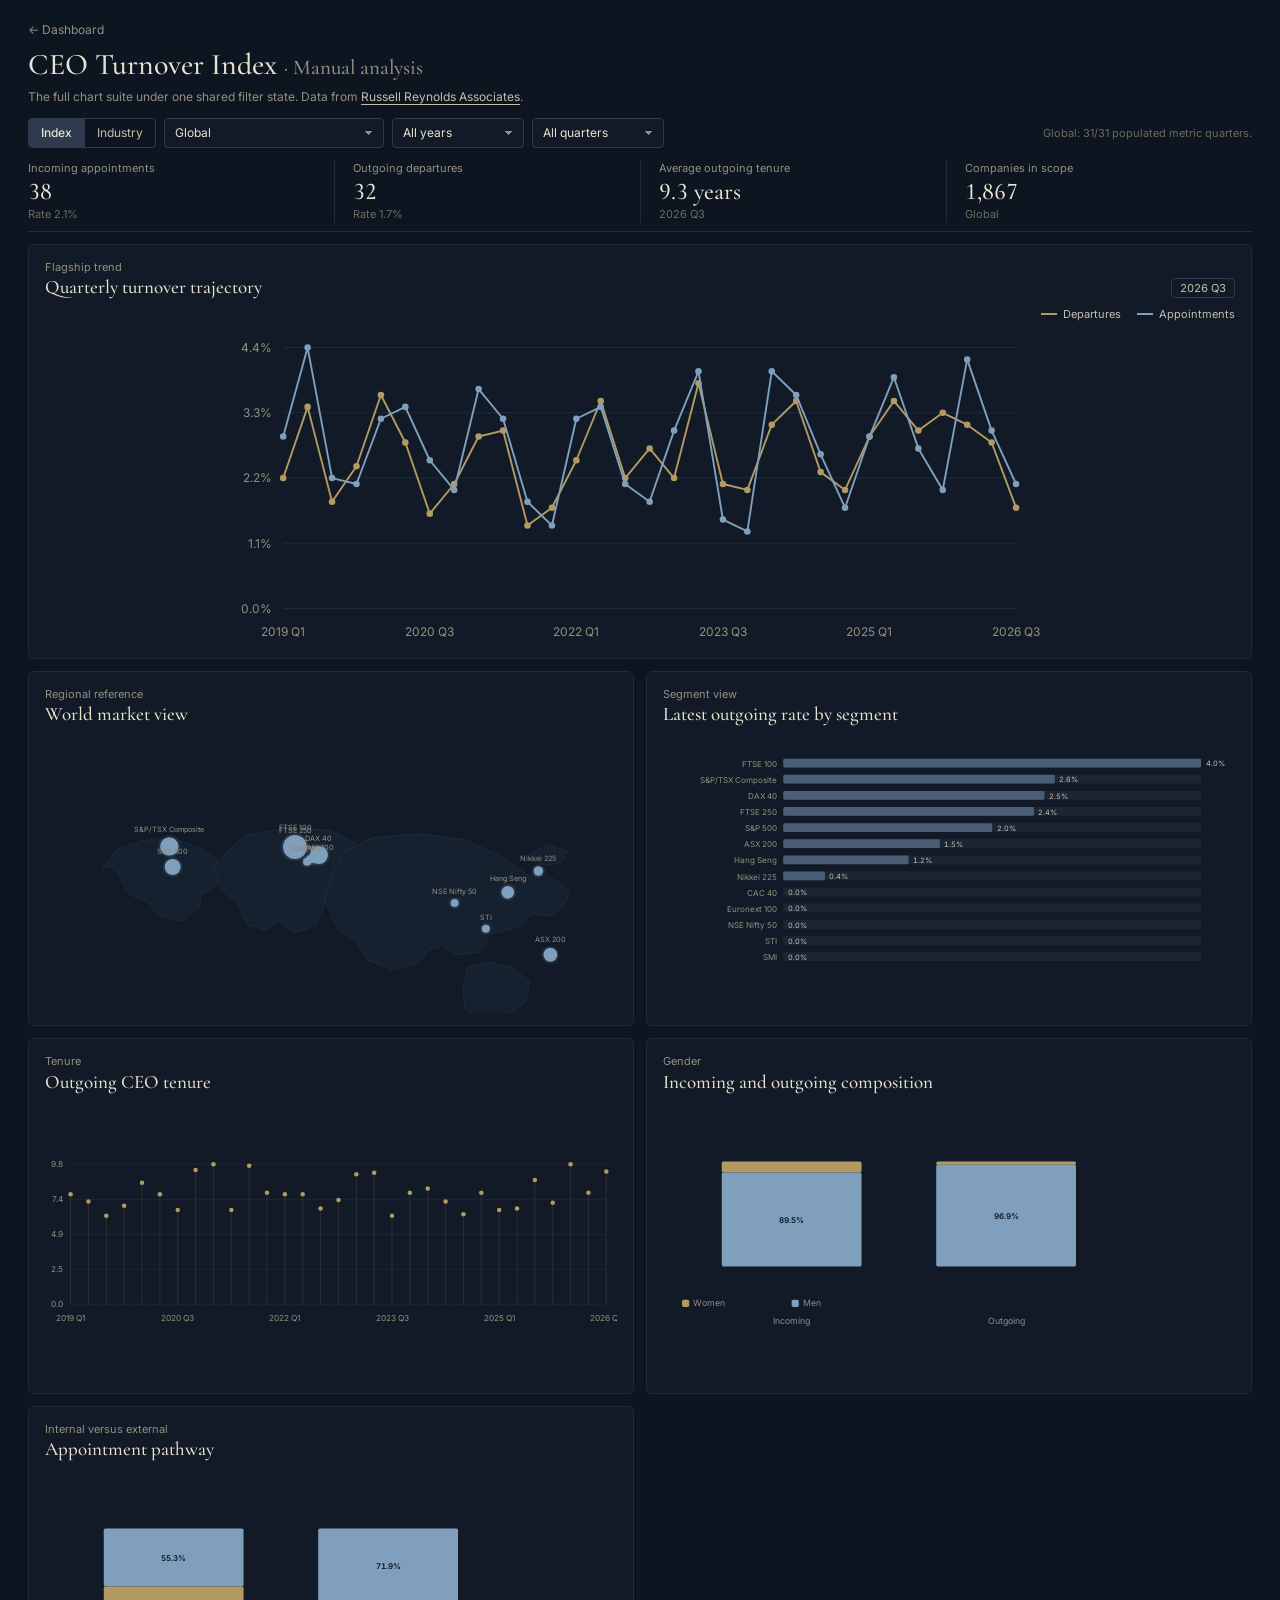
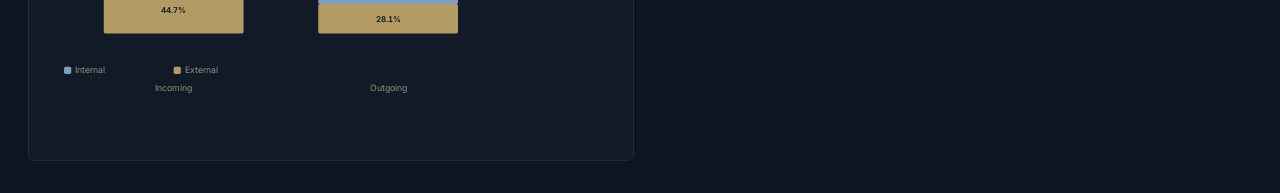
==== commit 39c3891a: "Design pass: align with the governance hub (RubiCo Desk design system) - Full-screen landing with th" ====
--- a/manual-analysis.html
+++ b/manual-analysis.html
@@ -4,85 +4,45 @@
     <meta charset="UTF-8" />
     <meta name="viewport" content="width=device-width, initial-scale=1.0" />
     <title>Manual Analysis | Global CEO Turnover Index</title>
-    <link rel="stylesheet" href="./styles.css?v=turnover-dashboard-2026-11" />
+    <link rel="icon" type="image/svg+xml" href="./assets/logo-mark.svg" />
+    <link rel="preconnect" href="https://fonts.googleapis.com">
+    <link rel="preconnect" href="https://fonts.gstatic.com" crossorigin>
+    <link href="https://fonts.googleapis.com/css2?family=Cormorant+Garamond:wght@500;600&family=Inter:wght@400;500;600&display=swap" rel="stylesheet">
+    <link rel="stylesheet" href="./styles.css?v=desk-2026-11-22" />
   </head>
-  <body class="app-shell manual-page">
+  <body class="manual-page">
     <div class="page">
-      <section class="hero-shell hero-manual">
-        <div class="hero-image"></div>
+      <header class="manual-header">
+        <div>
+          <a class="manual-back" href="./index.html">← Dashboard</a>
+          <h1>CEO Turnover Index <span>· Manual analysis</span></h1>
+          <p>The full chart suite under one shared filter state. Data from <a href="https://www.russellreynolds.com/en/insights/reports-surveys/global-ceo-turnover-index" target="_blank" rel="noreferrer">Russell Reynolds Associates</a>.</p>
+        </div>
+      </header>
 
-        <div class="hero-top">
-          <div class="intro-panel">
-            <div class="brand-cluster">
-              <div class="logo-tile">
-                <img src="./Design/Logo inspiration.jpg" alt="" />
-              </div>
-              <div class="title-block">
-                <h1>Global CEO Turnover Index</h1>
-                <p class="intro-copy">
-                  Manual Analysis shows the full chart suite under one shared filter state.
-                </p>
-                <p class="source-line">
-                  Data sourced from
-                  <a href="https://www.russellreynolds.com/en/insights/reports-surveys/global-ceo-turnover-index" target="_blank" rel="noreferrer">Russell Reynolds Associates</a>
-                </p>
-                <div class="manual-links">
-                  <a href="./index.html">Back to dashboard</a>
-                </div>
-              </div>
-            </div>
-          </div>
+      <div class="toolbar manual-toolbar">
+        <div class="segmented" id="scope-toggle" role="group" aria-label="View">
+          <button type="button" class="active" data-scope="index">Index</button>
+          <button type="button" data-scope="industry">Industry</button>
         </div>
-      </section>
-
-      <section class="control-rail">
-        <div class="control-rail-inner">
-          <div class="filter-panel">
-            <div class="filter-grid">
-              <div class="filter-field">
-                <label for="scope-toggle">View</label>
-                <div class="toggle-shell" id="scope-toggle">
-                  <button class="active" data-scope="index">Index</button>
-                  <button data-scope="industry">Industry</button>
-                </div>
-              </div>
-
-              <div class="filter-field">
-                <label for="segment-select">Segment</label>
-                <div class="select-shell">
-                  <select id="segment-select"></select>
-                </div>
-              </div>
-
-              <div class="filter-field">
-                <label for="year-select">Year</label>
-                <div class="select-shell">
-                  <select id="year-select"></select>
-                </div>
-              </div>
-
-              <div class="filter-field">
-                <label for="quarter-select">Quarter</label>
-                <div class="select-shell">
-                  <select id="quarter-select">
-                    <option value="All">All quarters</option>
-                    <option value="1">Q1</option>
-                    <option value="2">Q2</option>
-                    <option value="3">Q3</option>
-                    <option value="4">Q4</option>
-                  </select>
-                </div>
-              </div>
-            </div>
-            <p class="coverage-line" id="coverage-note">Loading coverage note</p>
-          </div>
-        </div>
-      </section>
+        <label class="field field--wide"><span class="visually-hidden">Segment</span><select id="segment-select"></select></label>
+        <label class="field"><span class="visually-hidden">Year</span><select id="year-select"></select></label>
+        <label class="field"><span class="visually-hidden">Quarter</span>
+          <select id="quarter-select">
+            <option value="All">All quarters</option>
+            <option value="1">Q1</option>
+            <option value="2">Q2</option>
+            <option value="3">Q3</option>
+            <option value="4">Q4</option>
+          </select>
+        </label>
+        <p class="coverage-line" id="coverage-note">Loading coverage note</p>
+      </div>
 
       <section class="kpi-strip" id="kpi-strip"></section>
 
       <main class="manual-grid">
-        <section class="chart-card chart-card-wide">
+        <section class="panel chart-card chart-card-wide">
           <div class="chart-shell-head">
             <div>
               <p class="panel-kicker">Flagship trend</p>
@@ -95,7 +55,7 @@
           <div class="chart-stage chart-stage-large" id="flagship-chart"></div>
         </section>
 
-        <section class="chart-card">
+        <section class="panel chart-card">
           <div class="chart-shell-head">
             <div>
               <p class="panel-kicker">Regional reference</p>
@@ -105,7 +65,7 @@
           <div class="chart-stage" id="regional-chart"></div>
         </section>
 
-        <section class="chart-card">
+        <section class="panel chart-card">
           <div class="chart-shell-head">
             <div>
               <p class="panel-kicker">Segment view</p>
@@ -115,7 +75,7 @@
           <div class="chart-stage" id="segment-chart"></div>
         </section>
 
-        <section class="chart-card">
+        <section class="panel chart-card">
           <div class="chart-shell-head">
             <div>
               <p class="panel-kicker">Tenure</p>
@@ -125,7 +85,7 @@
           <div class="chart-stage" id="tenure-chart"></div>
         </section>
 
-        <section class="chart-card">
+        <section class="panel chart-card">
           <div class="chart-shell-head">
             <div>
               <p class="panel-kicker">Gender</p>
@@ -135,7 +95,7 @@
           <div class="chart-stage" id="gender-chart"></div>
         </section>
 
-        <section class="chart-card">
+        <section class="panel chart-card">
           <div class="chart-shell-head">
             <div>
               <p class="panel-kicker">Internal versus external</p>
@@ -148,6 +108,6 @@
     </div>
 
     <div class="tooltip" id="tooltip" hidden></div>
-    <script type="module" src="./manual-analysis.js?v=turnover-dashboard-2026-11"></script>
+    <script type="module" src="./manual-analysis.js?v=desk-2026-11-22"></script>
   </body>
 </html>
--- a/styles.css
+++ b/styles.css
@@ -1,1128 +1,103 @@
+/*
+  CEO Turnover Index — shared styles for the dashboard and Manual Analysis.
+  Same design system as the governance hub (RubiCo Desk): flat ink navy, warm ivory text,
+  one brass accent, hairline rules, Cormorant Garamond for titles and figures, Inter for
+  interface text. Compact by default: 12–13px body, 11px labels, 30px controls, 4px corners.
+*/
+
 :root {
-  /* Surfaces — deep navy, not brown or charcoal */
-  --bg:               #080c1c;
-  --surface:          #0d1228;
-  --surface-2:        #111830;
-  --surface-offset:   #171e35;
-  --surface-dynamic:  #1e2840;
-  --divider:          oklch(1 0 0 / 0.07);
-  --border:           oklch(1 0 0 / 0.10);
-  --border-strong:    oklch(1 0 0 / 0.20);
-
-  /* Text — cool white on navy */
-  --text:             #ffffff;
-  --text-muted:       #a8b4d0;
-  --text-faint:       #6b7fa8;
-
-  /* Accent — warm amber/gold, creates contrast against cold navy */
-  --accent:           #d4a843;
-  --accent-hover:     #e8bc5a;
-  --accent-dim:       oklch(from #d4a843 l c h / 0.15);
-
-  /* Positive / Negative */
-  --positive:         #3dba7a;
-  --negative:         #e05c5c;
-
-  /* Chart colours (canvas only) */
-  --chart-1:          #4a9eda;   /* sky blue — primary line */
-  --chart-2:          #d4a843;   /* amber — secondary line */
-  --chart-3:          #7ecfb0;   /* seafoam */
-  --chart-4:          #8899bb;   /* muted blue-grey */
-}
-
-* {
+  color-scheme: dark;
+
+  --paper: #0d1520;
+  --surface: #111a26;
+  --surface-2: #162130;
+  --surface-hover: #1a2636;
+
+  --ink: #e9e2d0;
+  --ink-2: #c5bfae;
+  --muted: #958f80;
+  --faint: #6f6a5f;
+
+  --rule: #1f2a3a;
+  --rule-strong: #2e3b4f;
+
+  --accent: #b39a62;
+  --accent-bright: #cdb27a;
+  --accent-soft: #4a3d22;
+
+  --font-ui: 'Inter', system-ui, -apple-system, 'Segoe UI', sans-serif;
+  --font-serif: 'Cormorant Garamond', Georgia, 'Times New Roman', serif;
+  --text-xs: 11px;
+  --text-sm: 12px;
+  --text-md: 13px;
+
+  --radius: 4px;
+  --radius-lg: 6px;
+  --control-h: 30px;
+  --gutter: clamp(16px, 2.2vw, 32px);
+
+  /* Legacy names some generated markup still reads */
+  --text-muted: var(--muted);
+}
+
+*,
+*::before,
+*::after {
   box-sizing: border-box;
 }
 
-html,
+html {
+  background: var(--paper);
+  scroll-behavior: smooth;
+}
+
 body {
   margin: 0;
-  padding: 0;
-}
-
-body {
-  font-family: "IBM Plex Sans", "Helvetica Neue", sans-serif;
-  font-size: 13px;
+  overflow-x: hidden;
+  background: var(--paper);
+  color: var(--ink);
+  font-family: var(--font-ui);
+  font-size: var(--text-md);
   line-height: 1.5;
-  background: var(--bg);
-  color: var(--text);
+  font-synthesis: none;
   -webkit-font-smoothing: antialiased;
   -moz-osx-font-smoothing: grayscale;
 }
 
-/* All numbers everywhere — tabular, no ligatures */
-body {
-  font-variant-numeric: tabular-nums;
-  font-feature-settings: "tnum" 1;
-}
-
-.app-shell {
-  min-height: 100vh;
-  overflow-y: auto;
-  overflow-x: hidden;
-}
-
-.page {
-  width: 100%;
+::selection {
+  background: var(--accent-soft);
+  color: var(--ink);
+}
+
+h1,
+h2,
+h3 {
   margin: 0;
-}
-
-.home-page {
-  min-height: 100vh;
-  overflow-y: auto;
-  overflow-x: hidden;
-}
-
-.yahoo-shell,
-[class*="yahoo-shell"],
-[class*="page-shell"] {
-  min-height: 100vh;
-  display: flex;
-  flex-direction: column;
-  overflow-y: auto;
-  overflow-x: hidden;
-}
-
-/* Filter strip — zero-gap toolbar */
-.filter-strip {
-  position: sticky;
-  top: 0;
-  z-index: 14;
-  padding: 10px 14px;
-  border-bottom: 1px solid var(--divider);
-  background: var(--bg);
-}
-
-.toolbar-row {
-  display: grid;
-  grid-template-columns: minmax(180px, 1fr) minmax(280px, 1.5fr) minmax(180px, 1fr) minmax(180px, 1fr);
-  gap: 16px;
-  align-items: end;
-}
-
-.toolbar-cluster {
-  display: grid;
-  gap: 3px;
-  min-width: 0;
-}
-
-.toolbar-cluster label {
-  font-size: 12px;
-  font-weight: 600;
-  letter-spacing: 0.08em;
-  text-transform: uppercase;
-  color: var(--text-faint);
-  margin-bottom: 5px;
-}
-
-.toolbar-toggle {
-  display: flex;
-  align-items: center;
-  gap: 6px;
-}
-
-/* Scope toggle (Index / Industry) — flat underline tabs, not big blocks */
-.scope-toggle,
-.scope-btn,
-[class*="scope-toggle"],
-.toolbar-toggle button {
-  font-size: 14px;
-  font-weight: 400;
-  padding: 9px 14px;
-  color: var(--text-muted);
-  background: none;
-  border: none;
-  border-bottom: 2px solid transparent;
-  cursor: pointer;
-}
-
-.scope-btn.active,
-[class*="scope-btn"].active,
-.scope-toggle .active,
-.toolbar-toggle button.active {
-  color: var(--accent);
-  border-bottom-color: var(--accent);
+  color: var(--ink);
+  font-family: var(--font-serif);
   font-weight: 500;
-}
-
-.select-shell {
-  position: relative;
-  min-width: 0;
-}
-
-.select-shell::after {
-  content: "";
-  position: absolute;
-  right: 9px;
-  top: 49%;
-  width: 6px;
-  height: 6px;
-  border-right: 1px solid var(--text-muted);
-  border-bottom: 1px solid var(--text-muted);
-  transform: translateY(-70%) rotate(45deg);
-  pointer-events: none;
-}
-
-/* Dropdowns — minimal, borderless */
+  line-height: 1.15;
+  font-variant-numeric: lining-nums;
+}
+
+p {
+  margin: 0;
+}
+
+a {
+  color: inherit;
+}
+
+button,
 select,
-.filter-select,
-[class*="filter-select"] {
-  width: 100%;
-  font-family: "IBM Plex Sans", sans-serif;
-  font-size: 14px;
-  color: var(--text);
-  background: var(--surface-offset);
-  border: 1px solid var(--border);
-  border-radius: 3px;
-  padding: 7px 11px;
-  padding-right: 22px;
-  height: 38px;
-  appearance: none;
-  -webkit-appearance: none;
-  cursor: pointer;
-}
-
-select:focus {
-  outline: 1px solid var(--accent);
-  border-color: var(--accent);
-}
-
-/* View tabs row */
-.mode-strip,
-.view-tabs-row,
-[class*="tabs-row"] {
-  display: flex;
-  border-bottom: 1px solid var(--divider);
-  background: var(--bg);
-  padding: 0;
-  border-top: none;
-}
-
-.view-tabs-row {
-  width: 100%;
-}
-
-/* Tab buttons — flat, no background */
-.tab-btn,
-.mode-btn,
-[class*="tab-btn"],
-[class*="tab-button"],
-.view-tabs-row button,
-.view-tabs-row .nav-link-button {
-  flex: 1;
-  text-align: center;
-  font-size: 14px;
-  font-weight: 400;
-  color: var(--text-muted);
-  padding: 12px 0;
-  border-radius: 0;
-  background: none;
-  border: none;
-  border-bottom: 2px solid transparent;
-  cursor: pointer;
-  white-space: nowrap;
-  transition: color 140ms ease, border-color 140ms ease;
-  text-decoration: none;
-}
-
-.tab-btn:hover,
-.mode-btn:hover,
-.view-tabs-row button:hover,
-.view-tabs-row .nav-link-button:hover {
-  color: var(--text);
-}
-
-.tab-btn.active,
-.mode-btn.active,
-.tab-btn[aria-selected="true"],
-.view-tabs-row button.active,
-[class*="tab-btn"].active,
-[class*="tab-button"].active {
-  color: var(--accent);
-  border-bottom-color: var(--accent);
-  font-weight: 500;
-}
-
-/* Info strip — caption row above chart, not a section */
-.info-strip {
-  padding: 14px 14px 10px 14px;
-  background: var(--bg);
-  position: relative;
-  z-index: 3;
-}
-
-/* Kicker label — category label above chart title */
-.small-label,
-.chart-kicker,
-[class*="small-label"],
-[class*="kicker"] {
-  margin: 0 0 2px;
-  font-size: 11px;
-  font-weight: 500;
-  letter-spacing: 0.09em;
-  text-transform: uppercase;
-  color: var(--accent);
-}
-
-/* Chart title — caption weight, not hero weight */
-.instrument-title,
-.chart-title,
-[class*="instrument-title"],
-[class*="chart-title"] {
-  margin: 0;
-  font-size: 15px;
-  font-weight: 500;
-  color: var(--text-muted);
-}
-
-/* Context pills — quarter/date context */
-.context-pill,
-[class*="context-pill"],
-[class*="latest-pill"],
-.meta-pill {
-  font-size: 11px;
-  padding: 3px 9px;
-  border-radius: 2px;
-  background: var(--surface-offset);
-  color: var(--text-muted);
-  border: 1px solid var(--border);
-  justify-self: end;
-}
-
-/* Main chart stage — keep border, remove any background gradient if one exists */
-.chart-stage,
-.chart-stage-large {
-  border: 1px solid var(--border);
-  background: var(--bg);
-  border-radius: 2px;
-  min-height: 0;
-  overflow: hidden;
-  position: relative;
-}
-
-.chart-stage-large {
-  height: clamp(380px, 50vh, 580px);
-  margin-top: 22px;
-}
-
-.chart-stage canvas,
-.chart-stage-large canvas {
-  height: 100% !important;
-  max-height: 100%;
-}
-
-/* Support strip — muted footnotes below chart */
-.support-strip {
-  padding: 6px 0;
-  border-top: 1px solid var(--divider);
-  background: var(--bg);
-}
-
-/* KPI strip — footnote level, not dashboard-card level */
-.kpi-strip,
-[class*="kpi-strip"] {
-  display: grid;
-  grid-template-columns: repeat(4, minmax(0, 1fr));
-  gap: 22px;
-  padding: 10px 0;
-  width: 100%;
-}
-
-.kpi-item,
-[class*="kpi-item"] {
-  display: flex;
-  flex-direction: column;
-  gap: 4px;
-}
-
-.kpi-label,
-[class*="kpi-label"] {
-  font-size: 11px;
-  font-weight: 600;
-  letter-spacing: 0.08em;
-  text-transform: uppercase;
-  color: #7a9cc8;
-}
-
-.kpi-value,
-[class*="kpi-value"] {
-  font-size: 21px;
-  font-weight: 500;
-  font-family: "IBM Plex Mono", monospace;
-  color: var(--text);
-  letter-spacing: -0.01em;
-  line-height: 1.1;
-}
-
-.kpi-sub,
-[class*="kpi-sub"],
-.kpi-foot {
-  font-size: 12px;
-  color: var(--text-muted);
-  white-space: normal;
-  overflow-wrap: anywhere;
-}
-
-/* Coverage line */
-.coverage-line,
-[class*="coverage-line"] {
-  font-size: 10px;
-  color: var(--text-faint);
-  margin: 3px 0 0;
-}
-
-.tooltip {
-  position: fixed;
-  top: 0;
-  left: 0;
-  transform: translate(14px, 14px);
-  max-width: 250px;
-  padding: 7px 9px;
-  border-radius: 3px;
-  border: 1px solid var(--border);
-  background: oklch(0.18 0 0 / 0.97);
-  color: var(--text);
-  pointer-events: none;
-  z-index: 80;
-}
-
-.tooltip strong {
-  display: block;
-  margin-bottom: 3px;
-  font-size: 11px;
-}
-
-.tooltip span {
-  font-size: 11px;
-  color: var(--text-muted);
-  line-height: 1.35;
-}
-
-.axis-text,
-.tick-text,
-.value-text,
-.legend-text,
-.annotation-text {
-  fill: var(--text-muted);
-  font-family: "IBM Plex Sans", "Helvetica Neue", sans-serif;
-}
-
-.axis-text {
-  font-size: 8px;
-  text-transform: uppercase;
-  letter-spacing: 0.08em;
-  font-weight: 500;
-}
-
-.tick-text,
-.legend-text,
-.annotation-text {
-  font-size: 8.5px;
-}
-
-.value-text {
-  font-size: 8px;
-  font-weight: 500;
-  fill: var(--text);
-}
-
-.grid-line {
-  stroke: oklch(1 0 0 / 0.06);
-}
-
-.chart-line {
-  fill: none;
-  stroke-width: 1.3;
-  stroke-linecap: round;
-  stroke-linejoin: round;
-}
-
-.donut-pair {
-  display: flex;
-  gap: 32px;
-  align-items: center;
-  justify-content: center;
-  height: 100%;
-  padding: 12px 24px;
-}
-
-.donut-item {
-  display: flex;
-  flex-direction: column;
-  align-items: center;
-  gap: 8px;
-  flex: 1;
-  max-width: 280px;
-}
-
-.donut-item canvas {
-  width: 100% !important;
-  max-width: 240px;
-  max-height: 240px;
-  aspect-ratio: 1 / 1;
-}
-
-.donut-label {
-  font-size: 12px;
-  font-weight: 500;
-  letter-spacing: 0.06em;
-  text-transform: uppercase;
-  color: var(--text-muted);
-}
-
-.map-viewport {
-  width: 100%;
-  height: 100%;
-  overflow: hidden;
-  cursor: grab;
-  position: relative;
-}
-
-.regional-leaflet-map {
-  width: 100%;
-  height: 100%;
-  min-height: 320px;
-  border-radius: 2px;
-}
-
-.regional-leaflet-map .leaflet-control-zoom a {
-  background: rgba(23, 30, 53, 0.92);
-  color: var(--text);
-  border-color: var(--border);
-}
-
-.regional-leaflet-map .leaflet-control-zoom a:hover {
-  background: rgba(30, 40, 64, 1);
-}
-
-.regional-leaflet-map .leaflet-control-attribution {
-  background: rgba(8, 12, 28, 0.72);
-  color: rgba(232, 234, 240, 0.65);
-}
-
-.regional-map-tooltip {
-  background: rgba(8, 12, 28, 0.96);
-  color: var(--text);
-  border: 1px solid var(--border);
-  border-radius: 4px;
-  padding: 6px 8px;
-  box-shadow: none;
-}
-
-.regional-map-popup {
-  font-family: "IBM Plex Sans", sans-serif;
-  font-size: 12px;
-  line-height: 1.45;
-  color: var(--text);
-}
-
-.map-viewport:active {
-  cursor: grabbing;
-}
-
-.map-viewport canvas {
-  transform-origin: center center;
-  transition: transform 0ms;
-  display: block;
-  width: 100% !important;
-  height: 100% !important;
-}
-
-.map-controls {
-  position: absolute;
-  bottom: 14px;
-  left: 14px;
-  z-index: 10;
-  display: flex;
-  flex-direction: column;
-  gap: 2px;
-}
-
-.map-ctrl-btn {
-  width: 26px;
-  height: 26px;
-  background: var(--surface-offset);
-  border: 1px solid var(--border);
-  border-radius: 2px;
-  color: var(--text-muted);
-  font-size: 14px;
-  font-weight: 500;
-  cursor: pointer;
-  display: flex;
-  align-items: center;
-  justify-content: center;
-  line-height: 1;
-  transition: color 120ms ease, background 120ms ease;
-  font-family: "IBM Plex Sans", sans-serif;
-}
-
-.map-ctrl-btn:hover {
-  background: var(--surface-dynamic);
-  color: var(--text);
-}
-
-.map-ctrl-reset {
-  font-size: 12px;
-  margin-top: 4px;
-}
-
-.map-continents path {
-  fill: oklch(1 0 0 / 0.03);
-  stroke: oklch(1 0 0 / 0.11);
-  stroke-width: 0.8;
-}
-
-.map-grid line {
-  stroke: oklch(1 0 0 / 0.04);
-  stroke-dasharray: 3 7;
-}
-
-.empty-panel {
-  min-height: 150px;
-  display: grid;
-  place-items: center;
-  color: var(--text-muted);
-  font-size: 12px;
-}
-
-/* Manual page */
-.manual-page {
-  min-height: 100vh;
-  overflow: auto;
-}
-
-.manual-page .page {
-  padding: 8px;
-}
-
-.hero-shell {
-  border-bottom: 1px solid var(--divider);
-  padding: 8px 0;
-}
-
-.hero-top {
-  min-height: auto;
-}
-
-.brand-cluster {
-  display: flex;
-  gap: 8px;
-  align-items: center;
-}
-
-.logo-tile {
-  width: 34px;
-  height: 34px;
-  border-radius: 2px;
-  overflow: hidden;
-}
-
-.logo-tile img {
-  width: 100%;
-  height: 100%;
-  object-fit: cover;
-  filter: grayscale(1) contrast(1.04) brightness(0.95);
-}
-
-.title-block h1 {
-  margin: 0;
-  font-size: 15px;
-  font-weight: 600;
-}
-
-.intro-copy {
-  margin: 3px 0 0;
-  font-size: 11px;
-  color: var(--text-muted);
-}
-
-.manual-links {
-  margin-top: 6px;
-}
-
-.manual-links a {
-  display: inline-flex;
-  text-decoration: none;
-  border: 1px solid var(--border);
-  border-radius: 3px;
-  padding: 3px 7px;
-  color: var(--text-muted);
-  font-size: 11px;
-}
-
-.manual-links a:hover {
-  color: var(--text);
-  border-color: var(--border-strong);
-}
-
-.control-rail {
-  margin-top: 8px;
-}
-
-.control-rail-inner {
-  padding: 6px;
-  border: 1px solid var(--border);
-  background: var(--surface);
-}
-
-.filter-panel {
-  display: grid;
-  gap: 5px;
-}
-
-.filter-grid {
-  display: grid;
-  grid-template-columns: 180px 1fr 140px 140px;
-  gap: 6px;
-}
-
-.filter-field {
-  display: grid;
-  gap: 2px;
-}
-
-.filter-field label {
-  color: var(--text-faint);
-  font-size: 10px;
-  letter-spacing: 0.08em;
-  text-transform: uppercase;
-  font-weight: 600;
-}
-
-.toggle-shell {
-  display: grid;
-  grid-template-columns: repeat(2, minmax(0, 1fr));
-  gap: 4px;
-}
-
-.manual-grid {
-  margin-top: 8px;
-  display: grid;
-  grid-template-columns: repeat(2, minmax(0, 1fr));
-  gap: 8px;
-}
-
-.chart-card {
-  border: 1px solid var(--border);
-  background: var(--surface);
-  padding: 6px;
-}
-
-.chart-card-wide {
-  grid-column: 1 / -1;
-}
-
-.chart-shell-head {
-  display: flex;
-  justify-content: space-between;
-  align-items: flex-start;
-  gap: 8px;
-}
-
-.panel-kicker {
-  margin: 0 0 2px;
-  font-size: 10px;
-  color: var(--text-faint);
-  text-transform: uppercase;
-  letter-spacing: 0.08em;
-  font-weight: 600;
-}
-
-.chart-shell-head h2 {
-  margin: 0;
-  font-size: 13px;
-  font-weight: 500;
-}
-
-@media (max-width: 1280px) {
-  .home-page {
-    overflow: auto;
-  }
-
-  .yahoo-shell {
-    height: auto;
-    min-height: 100vh;
-    grid-template-rows: auto auto;
-  }
-
-  .toolbar-row {
-    grid-template-columns: repeat(2, minmax(0, 1fr));
-  }
-
-  .view-tabs-row {
-    flex-wrap: wrap;
-  }
-
-  .kpi-strip {
-    grid-template-columns: repeat(2, minmax(0, 1fr));
-    gap: 14px;
-  }
-
-  .manual-grid {
-    grid-template-columns: 1fr;
-  }
-
-}
-
-@media (max-height: 900px) {
-
-  .chart-stage-large {
-    margin-top: 14px;
-  }
-}
-
-@media (max-width: 1024px) {
-
-  .filter-strip {
-    padding: 8px 10px;
-  }
-
-  .toolbar-row {
-    grid-template-columns: 1fr 1fr;
-    gap: 10px;
-  }
-
-  .toolbar-cluster label {
-    font-size: 11px;
-    margin-bottom: 4px;
-  }
-
-  select,
-  .filter-select,
-  [class*="filter-select"] {
-    font-size: 13px;
-    height: 36px;
-    padding: 6px 10px;
-    padding-right: 22px;
-  }
-
-  .kpi-strip,
-  [class*="kpi-strip"] {
-    grid-template-columns: repeat(2, minmax(0, 1fr));
-    gap: 12px;
-    padding: 8px 0;
-  }
-
-  .kpi-value,
-  [class*="kpi-value"] {
-    font-size: 19px;
-  }
-
-  .chart-stage-large {
-    height: clamp(320px, 54vh, 520px);
-    margin-top: 10px;
-  }
-
-}
-
-@media (max-width: 768px) {
-
-  .filter-strip {
-    padding: 8px 8px 6px;
-  }
-
-  .toolbar-row {
-    grid-template-columns: 1fr;
-    gap: 8px;
-  }
-
-  .toolbar-toggle {
-    justify-content: space-between;
-  }
-
-  .toolbar-toggle button {
-    flex: 1;
-    text-align: center;
-  }
-
-  .mode-strip,
-  .view-tabs-row,
-  [class*="tabs-row"] {
-    overflow-x: auto;
-    -webkit-overflow-scrolling: touch;
-  }
-
-  .view-tabs-row {
-    min-width: 760px;
-  }
-
-  .view-tabs-row button,
-  .view-tabs-row .nav-link-button {
-    font-size: 13px;
-    padding: 10px 0;
-  }
-
-  .info-strip {
-    padding: 10px 10px 8px;
-  }
-
-  .instrument-title,
-  .chart-title,
-  [class*="instrument-title"],
-  [class*="chart-title"] {
-    font-size: 23px;
-  }
-
-  .kpi-strip,
-  [class*="kpi-strip"] {
-    grid-template-columns: 1fr;
-    gap: 10px;
-  }
-
-  .kpi-item,
-  [class*="kpi-item"] {
-    gap: 2px;
-    padding-bottom: 8px;
-    border-bottom: 1px solid var(--divider);
-  }
-
-  .kpi-item:last-child,
-  [class*="kpi-item"]:last-child {
-    border-bottom: none;
-    padding-bottom: 0;
-  }
-
-  .kpi-value,
-  [class*="kpi-value"] {
-    font-size: 21px;
-  }
-
-  .chart-stage-large {
-    height: clamp(300px, 52vh, 430px);
-    margin-top: 8px;
-  }
-
-  .regional-leaflet-map {
-    min-height: 280px;
-  }
-}
-
-@media (max-width: 420px) {
-
-  .kpi-value,
-  [class*="kpi-value"] {
-    font-size: 19px;
-  }
-}
-
-/* Turnover dashboard */
-.brand-header {
-  background:
-    linear-gradient(90deg, #0a1022 28%, rgba(10, 16, 34, 0.88) 55%, rgba(10, 16, 34, 0.38) 100%),
-    url("./chess-banner.jpg") right 36% / min(70%, 1080px) auto no-repeat,
-    #0a1022;
-  border-bottom: 1px solid var(--border);
-}
-
-.brand-header-content,
-.home-middle {
-  width: min(100%, 1520px);
-  margin-inline: auto;
-}
-
-.brand-header-content {
-  padding: 22px clamp(16px, 3vw, 40px) 24px;
-}
-
-.brand-header-row {
-  display: flex;
-  justify-content: space-between;
-  align-items: center;
-  gap: 12px;
-}
-
-.brand-title {
-  margin: 0;
-  font-size: clamp(16px, 1.6vw, 22px);
-  font-weight: 600;
-  letter-spacing: -0.01em;
-}
-
-.quarter-headline {
-  margin: 12px 0 9px;
-  max-width: 36ch;
-  font-size: clamp(24px, 2.9vw, 38px);
-  font-weight: 600;
-  line-height: 1.12;
-  letter-spacing: -0.035em;
-  text-wrap: balance;
-}
-
-.brand-source {
-  margin: 0;
-  color: var(--text-muted);
-}
-
-.brand-source a {
+input {
+  font: inherit;
   color: inherit;
-  text-underline-offset: 0.17em;
-}
-
-.about-btn,
-.about-dialog button,
-.benchmark-select summary {
-  padding: 7px 12px;
-  border: 1px solid var(--border-strong);
-  border-radius: 4px;
-  font: inherit;
-  font-weight: 500;
-  color: var(--text);
-  background: var(--surface-offset);
-  cursor: pointer;
-}
-
-.about-btn:hover,
-.about-dialog button:hover,
-.benchmark-select summary:hover,
-.benchmark-select[open] summary {
-  border-color: var(--accent);
-}
-
-.about-dialog {
-  width: min(480px, calc(100% - 32px));
-  padding: 24px;
-  border: 1px solid var(--border-strong);
-  border-radius: 6px;
-  background: var(--surface);
-  color: var(--text-muted);
-  font-size: 15px;
-}
-
-.about-dialog h2 {
-  margin: 0;
-  color: var(--text);
-  font-size: 20px;
-}
-
-.about-dialog form {
-  text-align: right;
-}
-
-.about-dialog::backdrop {
-  background: rgba(4, 8, 20, 0.76);
-}
-
-.home-page :is(button, summary, input):focus-visible {
+}
+
+:focus-visible {
   outline: 2px solid var(--accent);
   outline-offset: 2px;
-}
-
-.home-middle {
-  flex: 1;
-  padding: 0 clamp(16px, 3vw, 40px);
-}
-
-.home-middle .filter-strip {
-  position: relative;
-  padding: 12px 0;
-}
-
-.home-middle .toolbar-row {
-  grid-template-columns: auto minmax(0, 1.6fr) repeat(2, minmax(0, 1fr));
-  gap: 12px;
-}
-
-.home-middle .toolbar-cluster > label {
-  margin: 0;
-  color: var(--text-muted);
-}
-
-.home-middle .mode-strip,
-.home-middle .view-tabs-row {
-  overflow: visible;
-  min-width: 0;
-}
-
-.home-middle .view-tabs-row {
-  flex-wrap: nowrap;
-  border-bottom: 0;
-}
-
-.home-middle .view-tabs-row button {
-  padding: 10px 6px;
-}
-
-.content-shell {
-  display: grid;
-  grid-template-columns: minmax(0, 1fr) minmax(285px, 0.37fr);
-  align-items: start;
-  gap: 16px;
-  padding-top: 16px;
-}
-
-.content-main {
-  min-width: 0;
-}
-
-.home-middle .info-strip {
-  display: flex;
-  align-items: start;
-  justify-content: space-between;
-  gap: 12px;
-  padding: 0;
-}
-
-.home-middle .instrument-title,
-.change-panel h2 {
-  margin: 0;
-  font-size: 18px;
-  font-weight: 600;
-  line-height: 1.3;
-  color: var(--text);
-}
-
-.chart-context {
-  margin: 3px 0 0;
-  color: var(--text-muted);
-}
-
-.chart-context:empty {
-  display: none;
-}
-
-.benchmark-select {
-  position: relative;
-  flex-shrink: 0;
-  font-size: 12px;
-}
-
-.benchmark-options {
-  position: absolute;
-  top: calc(100% + 6px);
-  right: 0;
-  z-index: 2;
-  width: min(240px, calc(100vw - 36px));
-  min-width: 0;
-  margin: 0;
-  padding: 8px;
-  border: 1px solid var(--border-strong);
-  border-radius: 4px;
-  background: var(--surface-2);
-  box-shadow: 0 8px 22px rgba(0, 0, 0, 0.4);
-}
-
-.benchmark-list {
-  max-height: min(320px, 44vh);
-  overflow-y: auto;
-}
-
-.benchmark-list label {
-  display: flex;
-  align-items: center;
-  gap: 8px;
-  padding: 7px 6px;
-  border-radius: 3px;
-  font-size: 13px;
-  cursor: pointer;
-}
-
-.benchmark-list label:hover {
-  background: var(--surface-dynamic);
-}
-
-.benchmark-list input {
-  accent-color: var(--accent);
-  margin: 0;
 }
 
 .visually-hidden {
@@ -1130,108 +105,594 @@
   width: 1px;
   height: 1px;
   padding: 0;
+  margin: -1px;
   overflow: hidden;
   clip-path: inset(50%);
   white-space: nowrap;
-}
-
-.home-middle .kpi-strip {
+  border: 0;
+}
+
+/* ── Hero ──────────────────────────────────────────────────────────────── */
+
+.hero {
+  position: relative;
+  isolation: isolate;
+  height: 100svh;
+  min-height: 520px;
+  display: flex;
+  flex-direction: column;
+  justify-content: space-between;
+  padding: 28px var(--gutter) clamp(24px, 5vh, 48px);
+  overflow: hidden;
+  background: #000;
+}
+
+.hero__image {
+  position: absolute;
+  inset: 0;
+  z-index: -2;
+  width: 100%;
+  height: 100%;
+  object-fit: cover;
+  object-position: 54% 50%;
+}
+
+.hero__shade {
+  position: absolute;
+  inset: 0;
+  z-index: -1;
+  background:
+    radial-gradient(ellipse 80% 70% at 54% 55%, transparent 55%, #00000099 100%),
+    linear-gradient(180deg, transparent 70%, #000000b3 100%);
+}
+
+.hero__top {
+  display: flex;
+  align-items: flex-start;
+  justify-content: space-between;
+  gap: 24px;
+}
+
+.hero__title {
+  font-size: clamp(38px, 4.6vw, 64px);
+  font-weight: 500;
+  letter-spacing: 0.005em;
+  line-height: 1.02;
+}
+
+.hero__tagline {
+  margin-top: 10px;
+  color: #e9e2d0b3;
+  font-size: var(--text-md);
+  letter-spacing: 0.04em;
+}
+
+.hero__bottom {
+  display: grid;
+  gap: 14px;
+}
+
+.hero__source {
+  color: #e9e2d08c;
+  font-size: var(--text-xs);
+}
+
+.hero__source a {
+  color: inherit;
+  text-decoration-color: #e9e2d040;
+  text-underline-offset: 3px;
+}
+
+.hero__source a:hover {
+  color: var(--accent-bright);
+}
+
+.hero__entry {
+  display: flex;
+  justify-content: space-between;
+  align-items: baseline;
+  padding-top: 14px;
+  border-top: 1px solid #e9e2d040;
+  color: #f2ecdf;
+  font-family: var(--font-serif);
+  font-size: clamp(20px, 1.9vw, 26px);
+  font-weight: 500;
+  text-decoration: none;
+  transition: color 160ms ease, border-color 160ms ease;
+}
+
+.hero__entry span {
+  color: var(--accent);
+  font-family: var(--font-ui);
+  font-size: 15px;
+  transition: transform 160ms ease;
+}
+
+.hero__entry:hover {
+  color: var(--accent-bright);
+  border-top-color: var(--accent);
+}
+
+.hero__entry:hover span {
+  transform: translateY(3px);
+}
+
+.text-button {
+  padding: 4px 0;
+  border: 0;
+  background: none;
+  color: var(--muted);
+  font-size: var(--text-sm);
+  cursor: pointer;
+  text-underline-offset: 3px;
+}
+
+.hero .text-button {
+  color: #e9e2d0cc;
+  font-size: var(--text-md);
+  letter-spacing: 0.04em;
+}
+
+.text-button:hover {
+  color: var(--ink);
+  text-decoration: underline;
+  text-decoration-color: var(--accent);
+}
+
+/* ── Dashboard frame ───────────────────────────────────────────────────── */
+
+.dash {
+  min-height: 100svh;
+  padding: 18px var(--gutter) 12px;
+  border-top: 1px solid var(--rule);
+}
+
+.dash__inner {
+  max-width: calc(1600px - 2 * var(--gutter));
+  margin: 0 auto;
+  display: grid;
+  gap: 10px;
+}
+
+.dash-masthead {
+  display: flex;
+  align-items: flex-end;
+  justify-content: space-between;
+  gap: 20px;
+}
+
+.dash-masthead__name {
+  margin-bottom: 4px;
+  color: var(--muted);
+  font-size: var(--text-xs);
+  letter-spacing: 0.1em;
+  text-transform: uppercase;
+}
+
+.quarter-headline {
+  max-width: 900px;
+  color: var(--ink);
+  font-family: var(--font-serif);
+  font-size: clamp(20px, 1.9vw, 25px);
+  font-weight: 500;
+  line-height: 1.2;
+  font-variant-numeric: lining-nums;
+}
+
+.dash-footer {
+  display: flex;
+  align-items: baseline;
+  justify-content: space-between;
+  flex-wrap: wrap;
+  gap: 4px 18px;
+  color: var(--faint);
+  font-size: var(--text-xs);
+  line-height: 1.4;
+}
+
+.dash-footer a {
+  color: var(--muted);
+  text-decoration-color: var(--rule-strong);
+  text-underline-offset: 2px;
+}
+
+.dash-footer a:hover {
+  color: var(--accent-bright);
+}
+
+/* ── Controls ──────────────────────────────────────────────────────────── */
+
+.toolbar {
+  display: flex;
+  align-items: center;
+  flex-wrap: wrap;
+  gap: 8px;
+  min-width: 0;
+}
+
+.segmented {
+  display: inline-flex;
+  border: 1px solid var(--rule-strong);
+  border-radius: var(--radius);
+  overflow: hidden;
+}
+
+.segmented button {
+  height: calc(var(--control-h) - 2px);
+  padding: 0 12px;
+  border: 0;
+  background: transparent;
+  color: var(--ink-2);
+  font-size: var(--text-sm);
+  cursor: pointer;
+  transition: color 120ms ease, background-color 120ms ease;
+}
+
+.segmented button + button {
+  border-left: 1px solid var(--rule-strong);
+}
+
+.segmented button:hover {
+  color: var(--ink);
+}
+
+.segmented button.active {
+  background: var(--rule-strong);
+  color: var(--ink);
+  font-weight: 500;
+}
+
+.segmented button:focus-visible {
+  outline-offset: -2px;
+}
+
+.field {
+  display: inline-flex;
+  min-width: 0;
+}
+
+.field select {
+  height: var(--control-h);
+  min-width: 132px;
+  max-width: 280px;
+  padding: 0 28px 0 10px;
+  border: 1px solid var(--rule-strong);
+  border-radius: var(--radius);
+  background-color: var(--surface);
+  background-image:
+    linear-gradient(45deg, transparent 50%, var(--muted) 50%),
+    linear-gradient(135deg, var(--muted) 50%, transparent 50%);
+  background-position: calc(100% - 14px) 50%, calc(100% - 10px) 50%;
+  background-size: 4px 4px;
+  background-repeat: no-repeat;
+  color: var(--ink);
+  font-size: var(--text-sm);
+  appearance: none;
+  cursor: pointer;
+}
+
+.field--wide select {
+  min-width: 220px;
+}
+
+.field select:hover {
+  border-color: #3b4a60;
+}
+
+.field select:focus-visible {
+  outline: 1px solid var(--accent);
+  outline-offset: 0;
+  border-color: var(--accent);
+}
+
+.button,
+.benchmark-select summary {
+  height: var(--control-h);
+  display: inline-flex;
+  align-items: center;
+  gap: 6px;
+  padding: 0 11px;
+  border: 1px solid var(--rule-strong);
+  border-radius: var(--radius);
+  background: transparent;
+  color: var(--ink-2);
+  font-size: var(--text-sm);
+  white-space: nowrap;
+  cursor: pointer;
+  transition: color 120ms ease, border-color 120ms ease;
+}
+
+.button:hover,
+.benchmark-select summary:hover {
+  color: var(--ink);
+  border-color: var(--accent);
+}
+
+/* ── Tabs and figures ──────────────────────────────────────────────────── */
+
+.tabs {
+  display: flex;
+  align-items: flex-end;
+  gap: 22px;
+  border-bottom: 1px solid var(--rule);
+  min-width: 0;
+}
+
+.tabs button {
+  padding: 2px 0 8px;
+  margin-bottom: -1px;
+  border: 0;
+  border-bottom: 1px solid transparent;
+  background: none;
+  color: var(--muted);
+  font-size: var(--text-md);
+  white-space: nowrap;
+  cursor: pointer;
+  transition: color 120ms ease, border-color 120ms ease;
+}
+
+.tabs button:hover {
+  color: var(--ink);
+}
+
+.tabs button.active {
+  color: var(--ink);
+  border-bottom-color: var(--accent);
+}
+
+.kpi-strip {
+  display: grid;
   grid-template-columns: repeat(4, minmax(0, 1fr));
-  margin: 12px 0;
+  padding-bottom: 8px;
+  border-bottom: 1px solid var(--rule);
+}
+
+.kpi-strip:empty {
+  display: none;
+}
+
+.kpi-item {
+  min-width: 0;
+  display: flex;
+  flex-direction: column;
+  gap: 1px;
+  padding: 0 18px;
+  border-left: 1px solid var(--rule);
+}
+
+.kpi-item:first-child {
+  padding-left: 0;
+  border-left: 0;
+}
+
+.kpi-label {
+  color: var(--muted);
+  font-size: var(--text-xs);
+}
+
+.kpi-value {
+  color: var(--ink);
+  font-family: var(--font-serif);
+  font-size: 24px;
+  font-weight: 500;
+  line-height: 1.15;
+  font-variant-numeric: lining-nums tabular-nums;
+}
+
+.kpi-foot {
+  color: var(--faint);
+  font-size: var(--text-xs);
+}
+
+/* ── Panels ────────────────────────────────────────────────────────────── */
+
+.panel {
+  min-width: 0;
+  border: 1px solid var(--rule);
+  border-radius: var(--radius-lg);
+  background: var(--surface);
+}
+
+.dash-body {
+  min-height: 0;
+  display: grid;
+  grid-template-columns: minmax(0, 1fr) minmax(260px, 22%);
+  gap: 12px;
+}
+
+.chart-panel {
+  min-height: 0;
+  display: flex;
+  flex-direction: column;
   gap: 8px;
-  padding: 0;
-}
-
-.home-middle .kpi-strip:empty {
+  padding: 14px 16px 10px;
+}
+
+.chart-panel__head {
+  position: relative;
+  display: flex;
+  align-items: flex-end;
+  justify-content: space-between;
+  gap: 16px;
+}
+
+.chart-context {
+  color: var(--muted);
+  font-size: var(--text-xs);
+}
+
+.chart-context:empty {
   display: none;
 }
 
-.home-middle .kpi-item {
-  padding: 9px 11px;
-  border: 1px solid var(--border);
-  border-radius: 4px;
-  background: var(--surface);
-}
-
-.home-middle .kpi-label {
-  color: var(--text-muted);
-  letter-spacing: 0.025em;
-  text-transform: none;
-}
-
-.home-middle .kpi-value {
-  margin: 1px 0;
-  font-size: clamp(17px, 2vw, 23px);
-}
-
-.home-middle .chart-stage-large {
-  margin: 10px 0 0;
-  height: clamp(305px, 40vh, 480px);
-  border-radius: 4px;
-}
-
-.home-middle .chart-stage-large:has(.empty-panel) {
-  height: auto;
-  min-height: 168px;
-  display: grid;
-  place-items: center;
-}
-
+.chart-title {
+  margin-top: 1px;
+  font-size: 19px;
+}
+
+.chart-stage {
+  position: relative;
+  min-width: 0;
+  min-height: 0;
+}
+
+.chart-stage-large {
+  flex: 1;
+  min-height: 260px;
+}
+
+.chart-stage canvas {
+  max-width: 100%;
+}
+
+.coverage-line {
+  color: var(--faint);
+  font-size: var(--text-xs);
+}
+
+/* Quarterly comparison rail */
 .change-panel {
-  padding: 14px;
-  background: var(--surface);
-  border: 1px solid var(--border);
-  border-radius: 4px;
+  padding: 14px 16px;
 }
 
 .change-panel h2 {
-  margin-bottom: 12px;
+  font-size: 19px;
 }
 
 #change-output {
-  color: var(--text-muted);
+  margin-top: 10px;
+  color: var(--muted);
+  font-size: var(--text-sm);
 }
 
 .change-table {
   width: 100%;
   border-collapse: collapse;
-  font-size: 13px;
+  font-size: var(--text-sm);
 }
 
 .change-table th,
 .change-table td {
-  padding: 8px 6px;
-  border-top: 1px solid var(--border);
+  padding: 9px 0;
+  border-bottom: 1px solid var(--rule);
+  text-align: right;
   vertical-align: top;
+  font-weight: 400;
+}
+
+.change-table thead th {
+  padding-top: 0;
+  color: var(--muted);
+  font-size: var(--text-xs);
+  font-weight: 500;
+  border-bottom-color: var(--rule-strong);
 }
 
 .change-table :is(th, td):first-child {
-  padding-left: 0;
   text-align: left;
 }
 
-.change-table :is(th, td):last-child {
-  padding-right: 0;
-}
-
-.change-table :is(th, td):not(:first-child) {
-  text-align: right;
-}
-
-.change-table th {
-  font-weight: 500;
+.change-table :is(th, td) + :is(th, td) {
+  padding-left: 12px;
 }
 
 .change-table strong {
   display: block;
-  color: var(--text);
-  font-size: 14px;
-  font-weight: 600;
+  color: var(--ink);
+  font-weight: 500;
+  font-variant-numeric: tabular-nums;
 }
 
 .change-table span {
   display: block;
-  font-size: 12px;
+  margin-top: 1px;
+  color: var(--faint);
+  font-size: var(--text-xs);
+}
+
+.change-table tbody tr:first-child strong {
+  color: var(--accent-bright);
+}
+
+.change-table tbody th strong {
+  color: var(--ink) !important;
+}
+
+/* Benchmark picker */
+.benchmark-select {
+  position: relative;
+  flex-shrink: 0;
+}
+
+.benchmark-select summary {
+  list-style: none;
+}
+
+.benchmark-select summary::-webkit-details-marker {
+  display: none;
+}
+
+.benchmark-select summary::after {
+  content: '';
+  width: 5px;
+  height: 5px;
+  margin-left: 2px;
+  border-right: 1px solid var(--muted);
+  border-bottom: 1px solid var(--muted);
+  transform: translateY(-2px) rotate(45deg);
+}
+
+.benchmark-select[open] summary {
+  color: var(--ink);
+  border-color: var(--accent);
+}
+
+.benchmark-options {
+  position: absolute;
+  top: calc(100% + 6px);
+  right: 0;
+  z-index: 20;
+  width: 260px;
+  max-height: 320px;
+  margin: 0;
+  padding: 6px;
+  overflow: auto;
+  border: 1px solid var(--rule-strong);
+  border-radius: var(--radius-lg);
+  background: var(--surface-2);
+  box-shadow: 0 16px 40px rgba(0, 0, 0, 0.4);
+}
+
+.benchmark-list {
+  display: grid;
+}
+
+.benchmark-list label {
+  display: flex;
+  align-items: center;
+  gap: 8px;
+  padding: 6px 8px;
+  border-radius: 3px;
+  color: var(--ink-2);
+  font-size: var(--text-sm);
+  cursor: pointer;
+}
+
+.benchmark-list label:hover {
+  background: var(--surface-hover);
+  color: var(--ink);
+}
+
+.benchmark-list input {
+  accent-color: var(--accent);
+}
+
+/* ── Charts ────────────────────────────────────────────────────────────── */
+
+.chart-svg {
+  display: block;
+  width: 100%;
+  height: 100%;
 }
 
 .trend-fallback {
@@ -1240,77 +701,522 @@
   flex-direction: column;
 }
 
-.trend-fallback svg {
+.trend-fallback .chart-svg {
   flex: 1;
   min-height: 0;
-  width: 100%;
+  height: auto;
+}
+
+.chart-bar + .value-text {
+  fill: var(--paper);
+  font-weight: 600;
 }
 
 .trend-legend {
   display: flex;
+  justify-content: flex-end;
   flex-wrap: wrap;
-  justify-content: end;
-  gap: 6px 12px;
+  gap: 4px 16px;
+  margin: 0 0 6px;
+  padding: 0;
   list-style: none;
-  margin: 0;
-  padding: 8px 12px 0;
-  color: var(--text-muted);
+  color: var(--ink-2);
+  font-size: var(--text-xs);
 }
 
 .trend-legend li {
-  display: flex;
+  display: inline-flex;
   align-items: center;
   gap: 6px;
 }
 
 .trend-legend span {
-  width: 18px;
-  border-top: 2px var(--line-style) var(--line-color);
-}
-
-@media (max-width: 930px) {
-  .content-shell {
+  width: 16px;
+  border-top: 2px var(--line-style, solid) var(--line-color);
+}
+
+.tick-text,
+.axis-text,
+.legend-text {
+  fill: var(--muted);
+  font-family: var(--font-ui);
+  font-size: 11px;
+}
+
+.value-text {
+  fill: var(--ink-2);
+  font-family: var(--font-ui);
+  font-size: 10px;
+  font-variant-numeric: tabular-nums;
+}
+
+.annotation-text {
+  fill: var(--faint);
+  font-family: var(--font-ui);
+  font-size: 10px;
+}
+
+.grid-line {
+  stroke: var(--rule);
+  stroke-width: 1;
+}
+
+.chart-line {
+  fill: none;
+  stroke-width: 1.75;
+  stroke-linejoin: round;
+  stroke-linecap: round;
+}
+
+.map-continents path {
+  fill: var(--surface-2);
+  stroke: var(--rule-strong);
+  stroke-width: 0.6;
+}
+
+.map-grid line {
+  stroke: var(--rule);
+  stroke-dasharray: 2 5;
+}
+
+.map-node,
+.chart-pill,
+.chart-bar {
+  cursor: default;
+}
+
+.donut-pair {
+  height: 100%;
+  display: grid;
+  grid-template-columns: repeat(2, minmax(0, 1fr));
+  align-items: center;
+  gap: 24px;
+}
+
+.donut-item {
+  width: min(260px, 100%);
+  min-width: 0;
+  justify-self: center;
+  display: flex;
+  flex-direction: column;
+  align-items: center;
+  gap: 4px;
+}
+
+.donut-label {
+  color: var(--muted);
+  font-size: var(--text-xs);
+  letter-spacing: 0.06em;
+  text-transform: uppercase;
+}
+
+.empty-panel {
+  height: 100%;
+  display: grid;
+  place-content: center;
+  color: var(--muted);
+  font-size: var(--text-sm);
+  text-align: center;
+}
+
+/* Leaflet regional map */
+.regional-leaflet-map {
+  position: absolute;
+  inset: 0;
+  border-radius: var(--radius);
+  background: var(--paper);
+  font-family: var(--font-ui);
+}
+
+.regional-leaflet-map .leaflet-control-zoom {
+  border: 1px solid var(--rule-strong) !important;
+  border-radius: var(--radius) !important;
+  overflow: hidden;
+}
+
+.regional-leaflet-map .leaflet-control-zoom a {
+  width: 26px;
+  height: 26px;
+  line-height: 26px;
+  border-bottom: 1px solid var(--rule-strong) !important;
+  background: var(--surface);
+  color: var(--ink-2);
+  font-size: 15px;
+}
+
+.regional-leaflet-map .leaflet-control-zoom a:last-child {
+  border-bottom: 0 !important;
+}
+
+.regional-leaflet-map .leaflet-control-zoom a:hover {
+  background: var(--surface-2);
+  color: var(--ink);
+}
+
+.regional-leaflet-map .leaflet-control-attribution {
+  background: rgba(13, 21, 32, 0.8) !important;
+  color: var(--faint);
+  font-size: 10px;
+}
+
+.regional-leaflet-map .leaflet-control-attribution a {
+  color: var(--muted);
+}
+
+.regional-map-tooltip,
+.regional-leaflet-map .leaflet-popup-content-wrapper {
+  border: 1px solid var(--rule-strong);
+  border-radius: var(--radius);
+  background: var(--surface-2);
+  color: var(--ink);
+  box-shadow: 0 12px 32px rgba(0, 0, 0, 0.35);
+  font-family: var(--font-ui);
+  font-size: var(--text-sm);
+}
+
+.regional-map-tooltip::before {
+  border-top-color: var(--rule-strong) !important;
+}
+
+.regional-leaflet-map .leaflet-popup-tip {
+  background: var(--surface-2);
+}
+
+.regional-map-popup strong,
+.regional-map-tooltip strong {
+  color: var(--ink);
+  font-weight: 500;
+}
+
+/* Canvas map fallback */
+.map-viewport {
+  position: absolute;
+  inset: 0;
+  overflow: hidden;
+  cursor: grab;
+}
+
+.map-viewport:active {
+  cursor: grabbing;
+}
+
+.map-viewport canvas {
+  transform-origin: center;
+}
+
+.map-controls {
+  position: absolute;
+  top: 8px;
+  right: 8px;
+  display: grid;
+  border: 1px solid var(--rule-strong);
+  border-radius: var(--radius);
+  overflow: hidden;
+}
+
+.map-ctrl-btn {
+  width: 26px;
+  height: 26px;
+  border: 0;
+  border-bottom: 1px solid var(--rule-strong);
+  background: var(--surface);
+  color: var(--ink-2);
+  cursor: pointer;
+}
+
+.map-ctrl-btn:last-child {
+  border-bottom: 0;
+}
+
+.map-ctrl-btn:hover {
+  color: var(--ink);
+  background: var(--surface-2);
+}
+
+/* Floating tooltip for SVG charts */
+.tooltip {
+  position: fixed;
+  top: 0;
+  left: 0;
+  z-index: 50;
+  max-width: 260px;
+  padding: 7px 10px;
+  border: 1px solid var(--rule-strong);
+  border-radius: var(--radius);
+  background: var(--surface-2);
+  color: var(--ink);
+  box-shadow: 0 12px 32px rgba(0, 0, 0, 0.35);
+  font-size: var(--text-sm);
+  line-height: 1.5;
+  pointer-events: none;
+}
+
+.tooltip strong {
+  display: block;
+  color: var(--muted);
+  font-size: var(--text-xs);
+  font-weight: 500;
+}
+
+.tooltip span {
+  display: block;
+}
+
+/* ── About dialog ──────────────────────────────────────────────────────── */
+
+.about-dialog {
+  width: min(520px, calc(100% - 32px));
+  padding: 24px 28px;
+  border: 1px solid var(--rule-strong);
+  border-radius: var(--radius-lg);
+  background: var(--surface);
+  color: var(--ink-2);
+  box-shadow: 0 24px 64px rgba(0, 0, 0, 0.45);
+  font-size: var(--text-md);
+  line-height: 1.6;
+}
+
+.about-dialog::backdrop {
+  background: rgba(5, 9, 14, 0.68);
+}
+
+.about-dialog h2 {
+  margin-bottom: 10px;
+  font-size: 24px;
+}
+
+.about-dialog p + p {
+  margin-top: 10px;
+}
+
+.about-dialog form {
+  margin-top: 18px;
+  display: flex;
+  justify-content: flex-end;
+}
+
+/* ── Manual Analysis ───────────────────────────────────────────────────── */
+
+.manual-page .page {
+  max-width: calc(1600px - 2 * var(--gutter));
+  margin: 0 auto;
+  padding: 20px var(--gutter) 32px;
+  display: grid;
+  gap: 12px;
+}
+
+.manual-header h1 {
+  margin-top: 8px;
+  font-size: 30px;
+}
+
+.manual-header h1 span {
+  color: var(--muted);
+  font-size: 0.7em;
+}
+
+.manual-header p {
+  margin-top: 6px;
+  color: var(--muted);
+  font-size: var(--text-sm);
+}
+
+.manual-header a {
+  color: var(--ink-2);
+  text-underline-offset: 3px;
+}
+
+.manual-header a:hover {
+  color: var(--accent-bright);
+}
+
+.manual-back {
+  color: var(--muted) !important;
+  font-size: var(--text-sm);
+  text-decoration: none;
+}
+
+.manual-toolbar .coverage-line {
+  margin-left: auto;
+}
+
+.manual-grid {
+  display: grid;
+  grid-template-columns: repeat(2, minmax(0, 1fr));
+  gap: 12px;
+}
+
+.chart-card {
+  display: flex;
+  flex-direction: column;
+  gap: 8px;
+  padding: 14px 16px 12px;
+}
+
+.chart-card-wide {
+  grid-column: 1 / -1;
+}
+
+.chart-shell-head {
+  display: flex;
+  align-items: flex-end;
+  justify-content: space-between;
+  gap: 12px;
+}
+
+.panel-kicker {
+  color: var(--muted);
+  font-size: var(--text-xs);
+}
+
+.chart-shell-head h2 {
+  margin-top: 1px;
+  font-size: 19px;
+}
+
+.meta-pill {
+  padding: 2px 8px;
+  border: 1px solid var(--rule-strong);
+  border-radius: var(--radius);
+  color: var(--ink-2);
+  font-size: var(--text-xs);
+  font-variant-numeric: tabular-nums;
+}
+
+.manual-grid .chart-stage {
+  flex: none;
+  height: 280px;
+}
+
+.manual-grid .chart-stage-large {
+  height: 340px;
+}
+
+/* ── Responsive ────────────────────────────────────────────────────────── */
+
+/* Desktop: the dashboard section is exactly one screen. */
+@media (min-width: 901px) and (min-height: 620px) {
+  .dash {
+    height: 100svh;
+    overflow: hidden;
+  }
+
+  .dash__inner {
+    height: 100%;
+    grid-template-rows: auto auto auto auto minmax(0, 1fr) auto;
+  }
+
+  .chart-stage-large {
+    min-height: 0;
+  }
+}
+
+@media (min-width: 901px) and (max-height: 800px) {
+  .dash {
+    padding-top: 12px;
+    padding-bottom: 8px;
+  }
+
+  .dash__inner {
+    gap: 8px;
+  }
+
+  .kpi-value {
+    font-size: 21px;
+  }
+
+  .quarter-headline {
+    font-size: 21px;
+  }
+}
+
+@media (max-width: 900px) {
+  .dash-body,
+  .manual-grid {
     grid-template-columns: minmax(0, 1fr);
   }
-}
-
-@media (max-width: 620px) {
-  .brand-header {
-    background:
-      linear-gradient(90deg, #0a1022 8%, rgba(10, 16, 34, 0.84) 55%, rgba(10, 16, 34, 0.55)),
-      url("./chess-banner.jpg") right 36% / auto 100% no-repeat,
-      #0a1022;
-  }
-
-  .brand-header-content {
-    padding-block: 12px 16px;
-  }
-
-  .quarter-headline {
-    margin-top: 9px;
-  }
-
-  .home-middle .instrument-title {
-    font-size: 16px;
-  }
-
-  .home-middle .toolbar-row {
+
+  .chart-stage-large {
+    min-height: 320px;
+  }
+
+  .tabs {
+    overflow-x: auto;
+    scrollbar-width: none;
+  }
+
+  .manual-toolbar .coverage-line {
+    margin-left: 0;
+    width: 100%;
+  }
+}
+
+@media (max-width: 600px) {
+  :root {
+    --gutter: 14px;
+  }
+
+  .hero {
+    padding-top: 20px;
+  }
+
+  .hero__image {
+    object-position: 55% 50%;
+  }
+
+  .toolbar > .field {
+    flex: 1 1 140px;
+  }
+
+  .field select,
+  .field--wide select {
+    width: 100%;
+    min-width: 0;
+    max-width: none;
+  }
+
+  .kpi-strip {
     grid-template-columns: repeat(2, minmax(0, 1fr));
-    gap: 8px;
-  }
-
-  .home-middle .view-tabs-row {
-    display: grid;
-    grid-template-columns: repeat(3, minmax(0, 1fr));
-  }
-
-  .home-middle .view-tabs-row button {
-    padding: 8px 4px;
-    white-space: normal;
-  }
-
-  .home-middle .kpi-strip {
-    grid-template-columns: repeat(2, minmax(0, 1fr));
-    margin-block: 8px;
-  }
-}
+    row-gap: 10px;
+  }
+
+  .kpi-item:nth-child(3) {
+    padding-left: 0;
+    border-left: 0;
+  }
+
+  .chart-panel__head {
+    flex-wrap: wrap;
+    align-items: flex-start;
+  }
+
+  .benchmark-options {
+    left: 0;
+    right: auto;
+  }
+
+  .donut-pair {
+    gap: 12px;
+  }
+
+  .manual-header h1 {
+    font-size: 24px;
+  }
+
+  .manual-grid .chart-stage {
+    height: 240px;
+  }
+}
+
+@media (prefers-reduced-motion: reduce) {
+  html {
+    scroll-behavior: auto;
+  }
+
+  *,
+  *::before,
+  *::after {
+    animation-duration: 0.01ms !important;
+    transition-duration: 0.01ms !important;
+  }
+}
